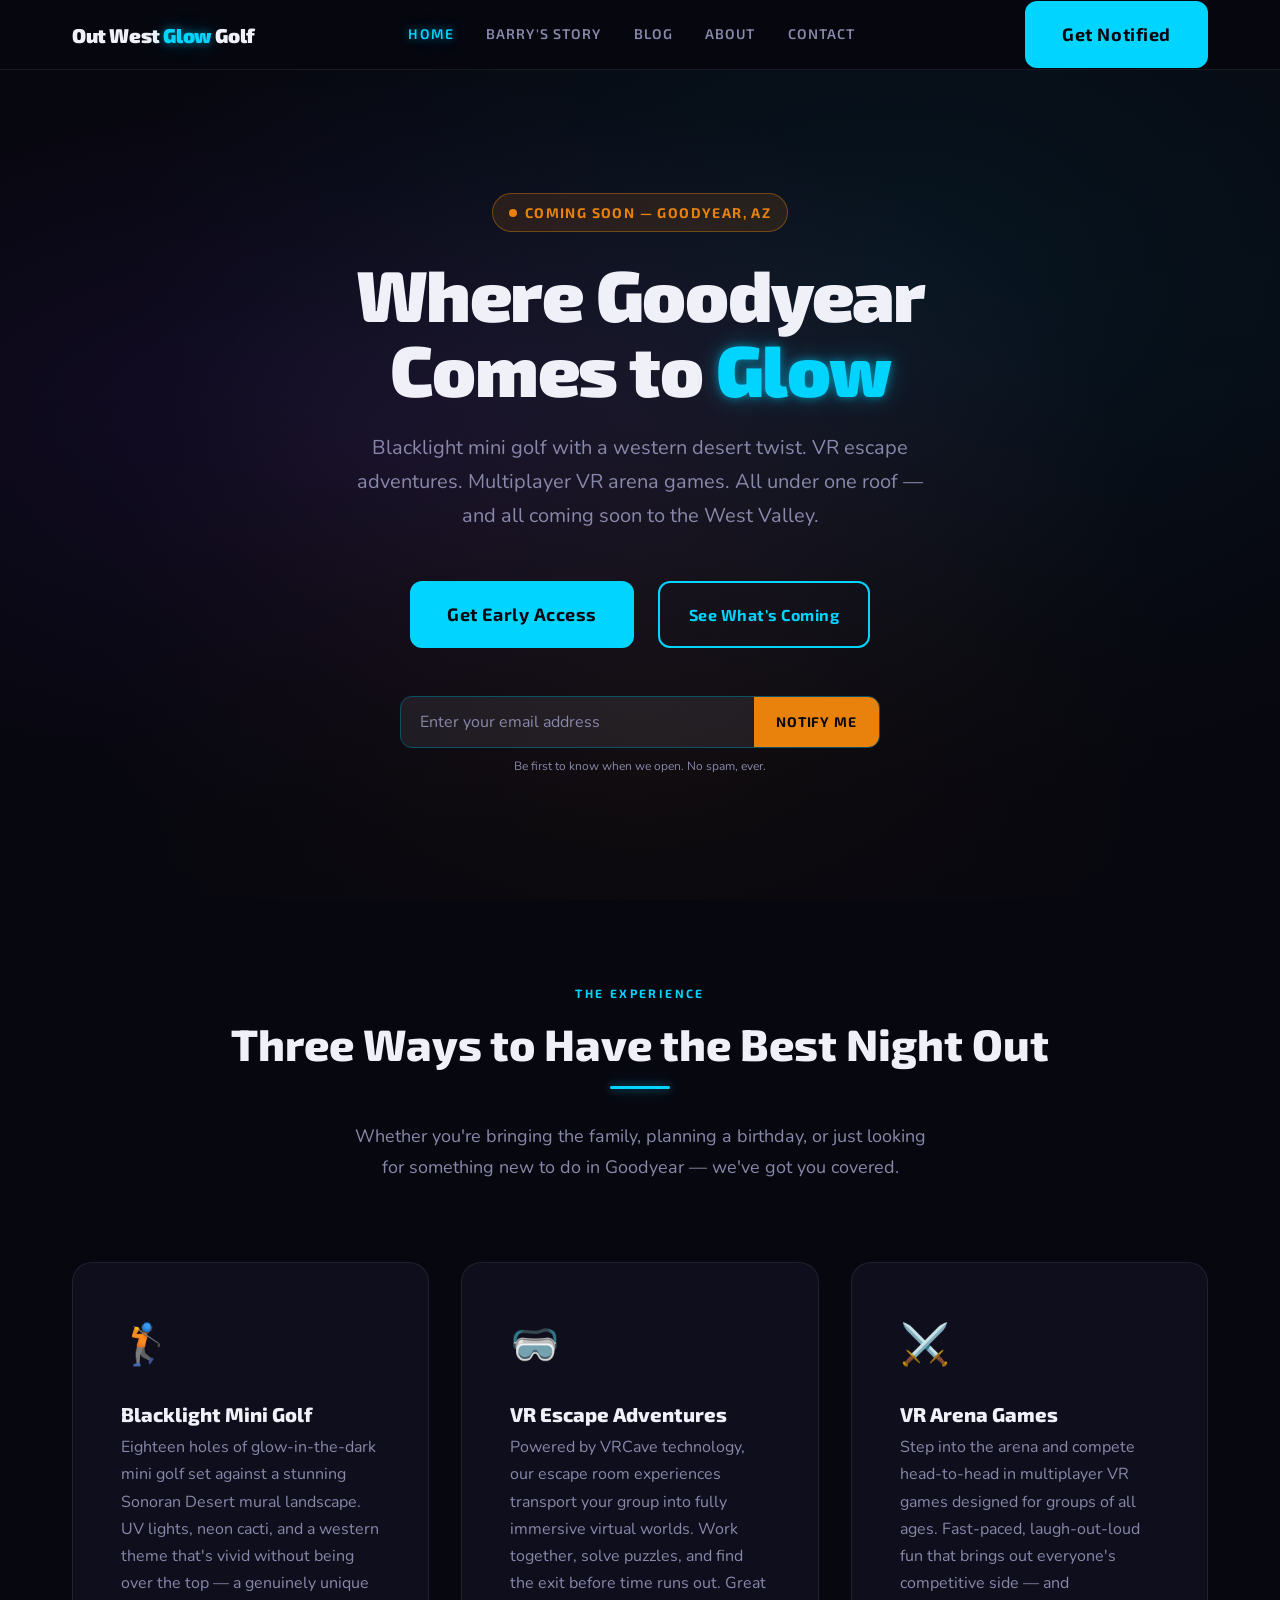
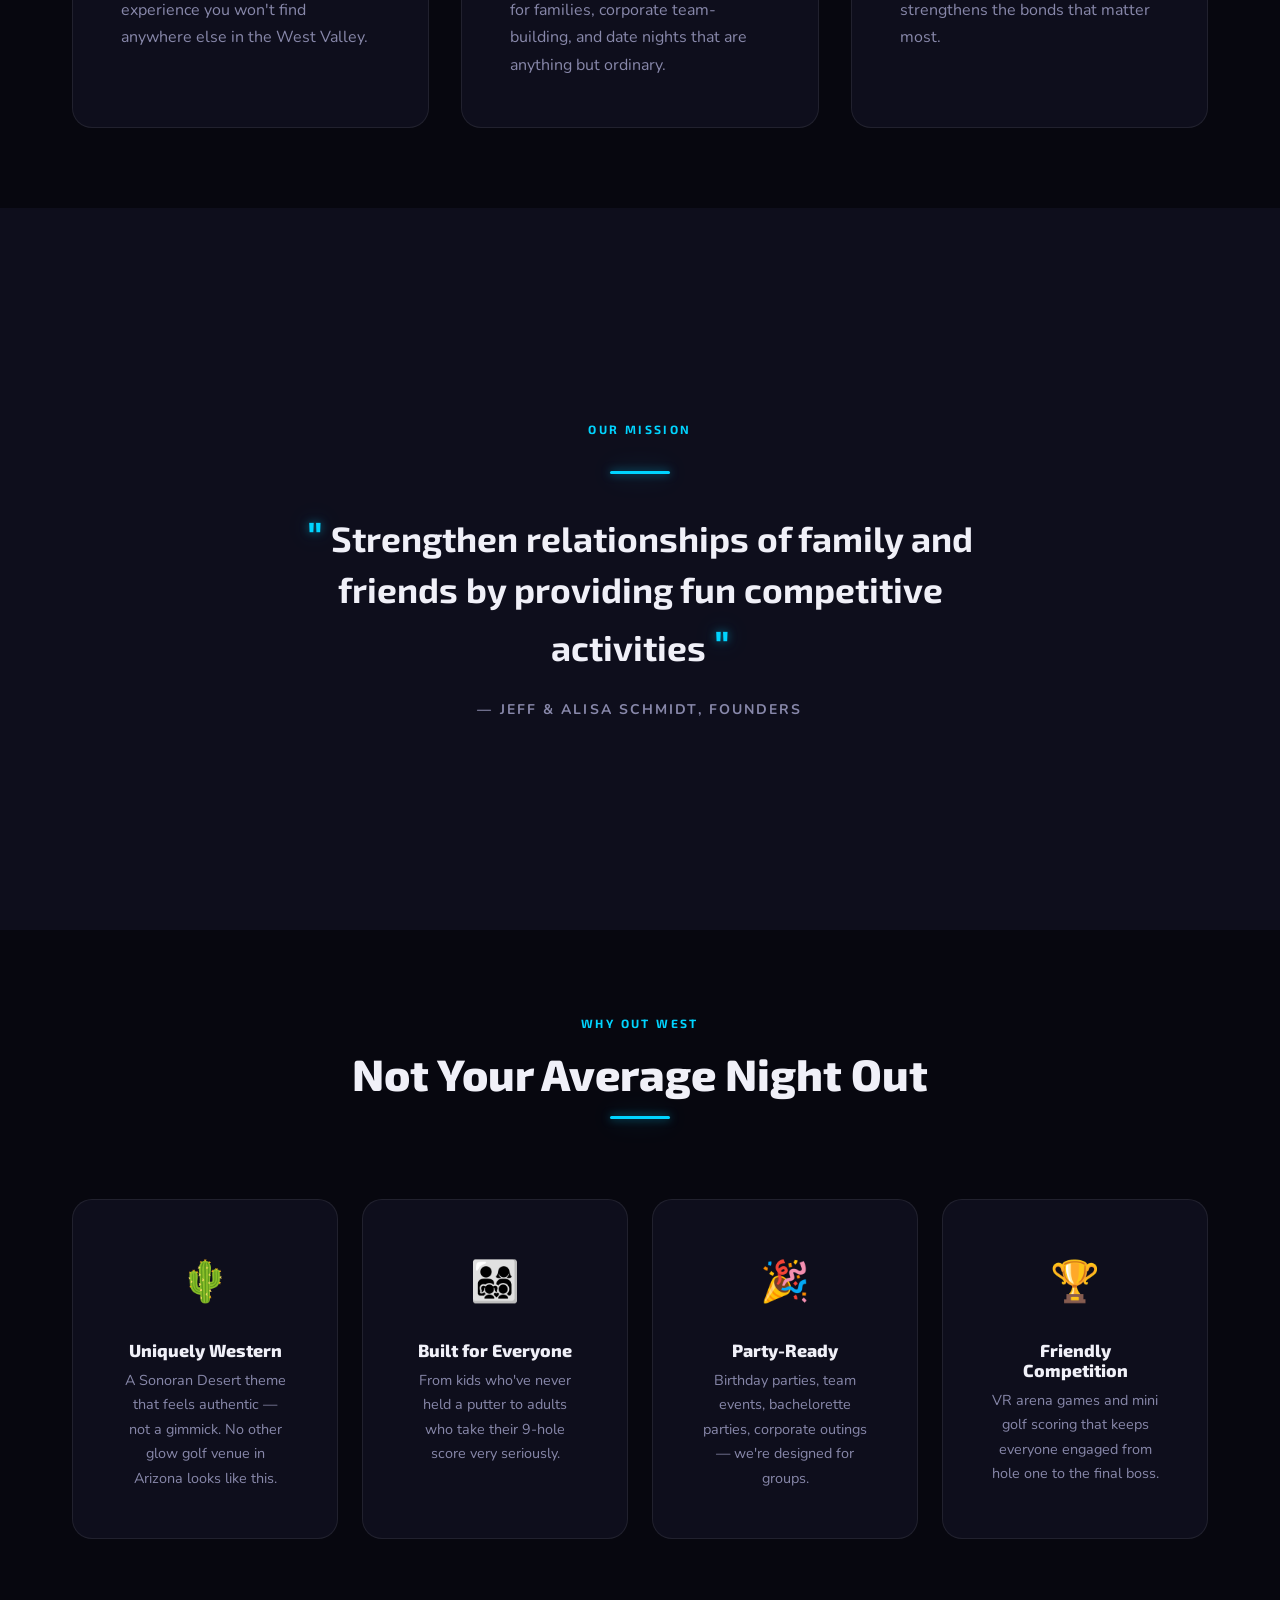
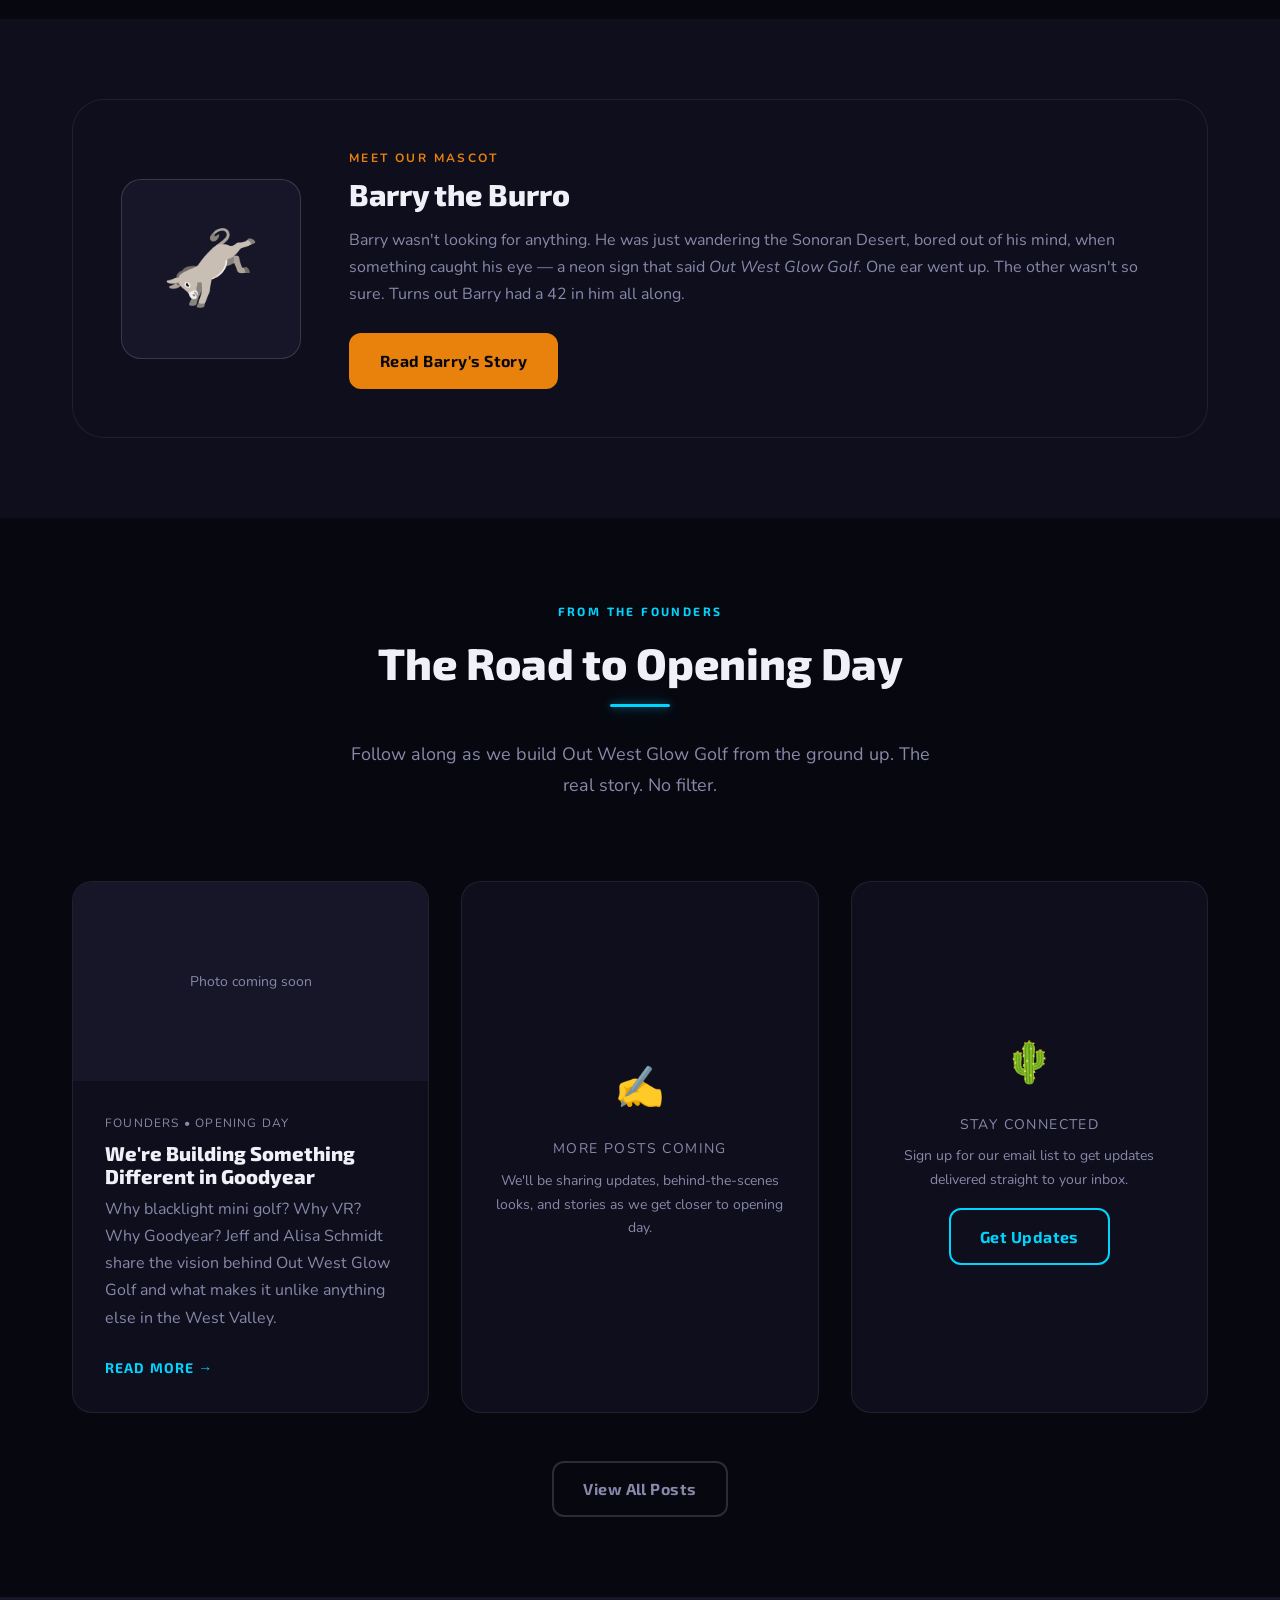
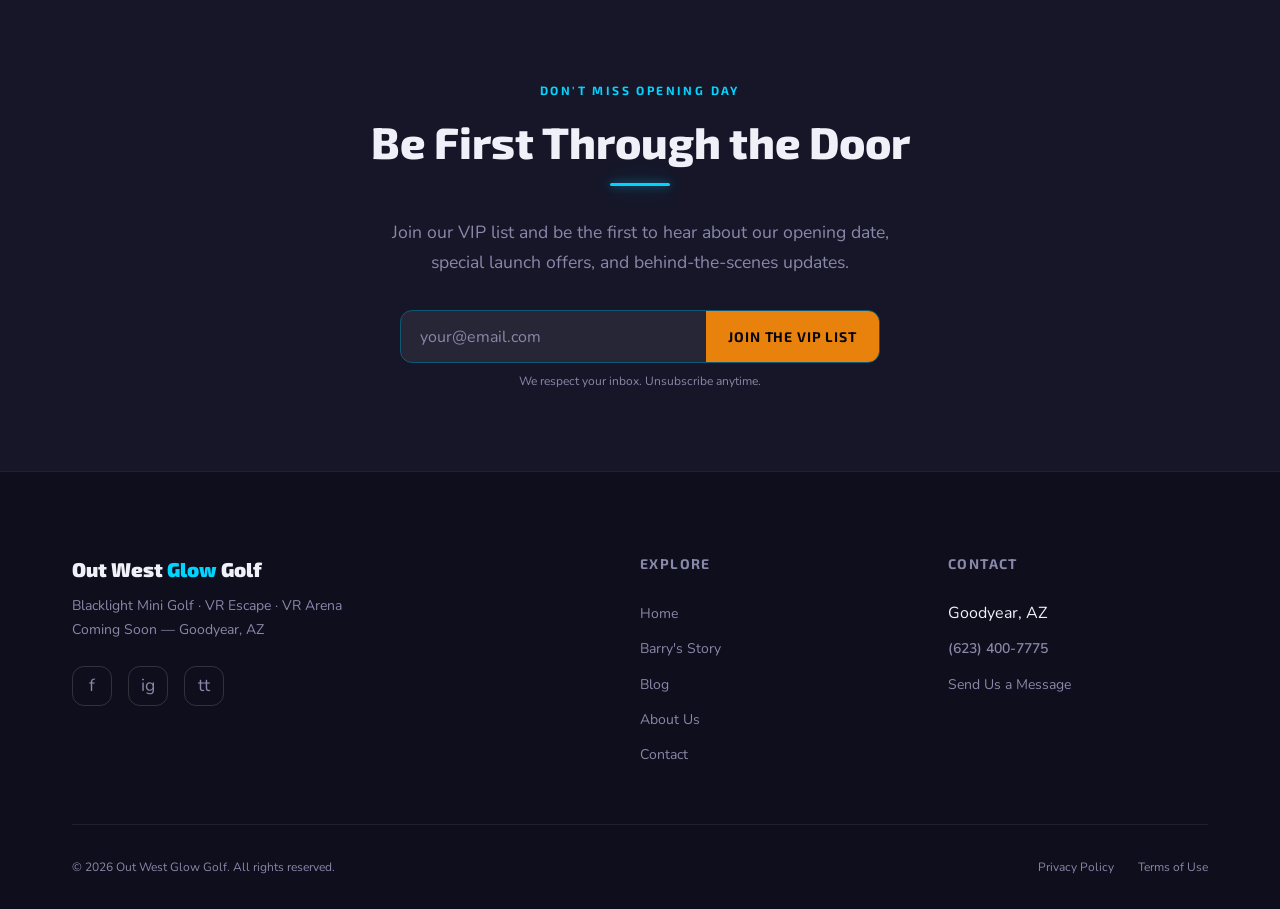
==== index.html @ bdede393 "Initial site build for Out West Glow Golf Full static site with dark blacklight theme, mobile-first " ====
<!DOCTYPE html>
<html lang="en">
<head>
  <meta charset="UTF-8" />
  <meta name="viewport" content="width=device-width, initial-scale=1.0" />

  <!-- ── SEO ──────────────────────────────────────────────────── -->
  <title>Out West Glow Golf | Blacklight Mini Golf &amp; VR Experiences | Goodyear, AZ</title>
  <meta name="description" content="Out West Glow Golf is coming to Goodyear, AZ — blacklight mini golf with a western desert theme, VR escape rooms, and multiplayer VR arena games. The perfect place for families, date nights, birthday parties, and group events." />
  <meta name="keywords" content="glow golf Goodyear AZ, blacklight mini golf Goodyear, indoor mini golf West Valley AZ, VR escape room Goodyear, family entertainment Goodyear AZ, glow in the dark mini golf near me, birthday party venue Goodyear AZ" />
  <meta name="robots" content="index, follow" />
  <link rel="canonical" href="https://www.outwestglowgolf.com/" />

  <!-- ── Open Graph / Social ──────────────────────────────────── -->
  <meta property="og:type"        content="website" />
  <meta property="og:url"         content="https://www.outwestglowgolf.com/" />
  <meta property="og:title"       content="Out West Glow Golf | Blacklight Mini Golf &amp; VR | Goodyear, AZ" />
  <meta property="og:description" content="Blacklight mini golf, VR escape adventures &amp; arena games — coming soon to Goodyear, AZ. Where fun meets the West." />
  <!-- <meta property="og:image" content="https://www.outwestglowgolf.com/images/og-image.jpg" /> -->

  <!-- ── Local Business Schema ────────────────────────────────── -->
  <script type="application/ld+json">
  {
    "@context": "https://schema.org",
    "@type": "EntertainmentBusiness",
    "name": "Out West Glow Golf",
    "description": "Blacklight mini golf with a western desert theme, VR escape rooms, and multiplayer VR arena games in Goodyear, AZ.",
    "address": {
      "@type": "PostalAddress",
      "addressLocality": "Goodyear",
      "addressRegion": "AZ",
      "addressCountry": "US"
    },
    "telephone": "+16234007775",
    "url": "https://www.outwestglowgolf.com",
    "areaServed": ["Goodyear, AZ", "Avondale, AZ", "Litchfield Park, AZ", "Buckeye, AZ", "West Valley AZ"]
  }
  </script>

  <!-- ── Styles ────────────────────────────────────────────────── -->
  <link rel="stylesheet" href="css/variables.css" />
  <link rel="stylesheet" href="css/main.css" />
  <link rel="stylesheet" href="css/animations.css" />
  <!-- <link rel="icon" href="images/favicon.ico" /> -->
</head>
<body>

  <!-- ═══════════════════════════════════════════════════════════
       NAVIGATION
       ═══════════════════════════════════════════════════════════ -->
  <nav class="nav" role="navigation" aria-label="Main navigation">
    <div class="nav__inner">
      <a href="index.html" class="nav__logo" aria-label="Out West Glow Golf Home">
        <!-- <img src="images/logo.png" alt="Out West Glow Golf Logo" class="nav__logo-img" /> -->
        <span class="nav__logo-text">Out West <span>Glow</span> Golf</span>
      </a>

      <ul class="nav__links" role="list">
        <li><a href="index.html"   class="active">Home</a></li>
        <li><a href="barry.html">Barry's Story</a></li>
        <li><a href="blog/index.html">Blog</a></li>
        <li><a href="about.html">About</a></li>
        <li><a href="contact.html">Contact</a></li>
      </ul>

      <a href="contact.html" class="btn btn--cta nav__cta">Get Notified</a>

      <button class="nav__hamburger" aria-label="Open menu" aria-expanded="false">
        <span></span><span></span><span></span>
      </button>
    </div>
  </nav>

  <!-- Mobile Menu -->
  <div class="nav__mobile" role="dialog" aria-label="Mobile navigation">
    <a href="index.html">Home</a>
    <a href="barry.html">Barry's Story</a>
    <a href="blog/index.html">Blog</a>
    <a href="about.html">About</a>
    <a href="contact.html">Contact</a>
    <a href="contact.html" class="btn btn--cta">Get Notified</a>
  </div>

  <main>

    <!-- ═══════════════════════════════════════════════════════════
         HERO — COMING SOON
         ═══════════════════════════════════════════════════════════ -->
    <section class="hero" aria-labelledby="hero-title">
      <div class="hero__bg" aria-hidden="true"></div>
      <!-- When a real hero photo is ready, add to .hero__bg in main.css:
           background-image: url('images/hero.jpg');
           background-size: cover; background-position: center; -->

      <div class="hero__content">
        <div class="coming-soon-badge" aria-label="Coming soon">Coming Soon — Goodyear, AZ</div>

        <h1 class="hero__title" id="hero-title">
          Where Goodyear<br />Comes to <span class="highlight">Glow</span>
        </h1>

        <p class="hero__subtitle">
          Blacklight mini golf with a western desert twist. VR escape adventures.
          Multiplayer VR arena games. All under one roof — and all coming soon
          to the West Valley.
        </p>

        <div class="hero__actions">
          <a href="contact.html" class="btn btn--cta">Get Early Access</a>
          <a href="#what-we-offer" class="btn btn--outline">See What's Coming</a>
        </div>

        <!-- Email Signup -->
        <form class="email-signup" aria-label="Join our mailing list">
          <input
            type="email"
            class="email-signup__input"
            placeholder="Enter your email address"
            autocomplete="email"
            aria-label="Email address"
            required
          />
          <button type="submit" class="email-signup__btn">Notify Me</button>
        </form>
        <p class="email-signup__note">Be first to know when we open. No spam, ever.</p>
      </div>
    </section>

    <!-- ═══════════════════════════════════════════════════════════
         WHAT WE OFFER
         ═══════════════════════════════════════════════════════════ -->
    <section class="section" id="what-we-offer" aria-labelledby="offers-title">
      <div class="container">
        <header class="section-header reveal">
          <p class="section-header__eyebrow">The Experience</p>
          <h2 class="section-header__title" id="offers-title">
            Three Ways to Have the Best Night Out
          </h2>
          <span class="neon-line" aria-hidden="true"></span>
          <p class="section-header__subtitle">
            Whether you're bringing the family, planning a birthday, or just
            looking for something new to do in Goodyear — we've got you covered.
          </p>
        </header>

        <div class="grid-3 reveal-group">

          <article class="card reveal">
            <span class="card__icon" aria-hidden="true">🏌️</span>
            <h3 class="card__title">Blacklight Mini Golf</h3>
            <p class="card__body">
              Eighteen holes of glow-in-the-dark mini golf set against a stunning
              Sonoran Desert mural landscape. UV lights, neon cacti, and a western
              theme that's vivid without being over the top — a genuinely unique
              experience you won't find anywhere else in the West Valley.
            </p>
          </article>

          <article class="card reveal">
            <span class="card__icon" aria-hidden="true">🥽</span>
            <h3 class="card__title">VR Escape Adventures</h3>
            <p class="card__body">
              Powered by VRCave technology, our escape room experiences transport
              your group into fully immersive virtual worlds. Work together, solve
              puzzles, and find the exit before time runs out. Great for families,
              corporate team-building, and date nights that are anything but ordinary.
            </p>
          </article>

          <article class="card reveal">
            <span class="card__icon" aria-hidden="true">⚔️</span>
            <h3 class="card__title">VR Arena Games</h3>
            <p class="card__body">
              Step into the arena and compete head-to-head in multiplayer VR games
              designed for groups of all ages. Fast-paced, laugh-out-loud fun that
              brings out everyone's competitive side — and strengthens the bonds
              that matter most.
            </p>
          </article>

        </div>
      </div>
    </section>

    <!-- ═══════════════════════════════════════════════════════════
         MISSION STATEMENT
         ═══════════════════════════════════════════════════════════ -->
    <section class="section section--dark" aria-labelledby="mission-title">
      <div class="container">
        <div class="mission reveal">
          <p class="section-header__eyebrow" id="mission-title">Our Mission</p>
          <span class="neon-line" aria-hidden="true"></span>
          <blockquote class="mission__quote">
            Strengthen relationships of family and friends by providing fun competitive activities
          </blockquote>
          <p class="mission__label">— Jeff &amp; Alisa Schmidt, Founders</p>
        </div>
      </div>
    </section>

    <!-- ═══════════════════════════════════════════════════════════
         WHY OUT WEST
         ═══════════════════════════════════════════════════════════ -->
    <section class="section" aria-labelledby="why-title">
      <div class="container">
        <header class="section-header reveal">
          <p class="section-header__eyebrow">Why Out West</p>
          <h2 class="section-header__title" id="why-title">
            Not Your Average Night Out
          </h2>
          <span class="neon-line" aria-hidden="true"></span>
        </header>

        <div class="grid-4 reveal-group">

          <div class="card reveal" style="text-align:center;">
            <span class="card__icon" aria-hidden="true">🌵</span>
            <h3 class="card__title" style="font-size:1.1rem;">Uniquely Western</h3>
            <p class="card__body" style="font-size:0.9rem;">
              A Sonoran Desert theme that feels authentic — not a gimmick. No other glow golf venue in Arizona looks like this.
            </p>
          </div>

          <div class="card reveal" style="text-align:center;">
            <span class="card__icon" aria-hidden="true">👨‍👩‍👧‍👦</span>
            <h3 class="card__title" style="font-size:1.1rem;">Built for Everyone</h3>
            <p class="card__body" style="font-size:0.9rem;">
              From kids who've never held a putter to adults who take their 9-hole score very seriously.
            </p>
          </div>

          <div class="card reveal" style="text-align:center;">
            <span class="card__icon" aria-hidden="true">🎉</span>
            <h3 class="card__title" style="font-size:1.1rem;">Party-Ready</h3>
            <p class="card__body" style="font-size:0.9rem;">
              Birthday parties, team events, bachelorette parties, corporate outings — we're designed for groups.
            </p>
          </div>

          <div class="card reveal" style="text-align:center;">
            <span class="card__icon" aria-hidden="true">🏆</span>
            <h3 class="card__title" style="font-size:1.1rem;">Friendly Competition</h3>
            <p class="card__body" style="font-size:0.9rem;">
              VR arena games and mini golf scoring that keeps everyone engaged from hole one to the final boss.
            </p>
          </div>

        </div>
      </div>
    </section>

    <!-- ═══════════════════════════════════════════════════════════
         PHOTO SLIDESHOW PLACEHOLDER
         Uncomment and add images when ready.
         ═══════════════════════════════════════════════════════════ -->
    <!--
    <section class="section section--dark">
      <div class="container">
        <header class="section-header">
          <p class="section-header__eyebrow">Inside the Glow</p>
          <h2 class="section-header__title">A Sneak Peek</h2>
          <span class="neon-line"></span>
        </header>
        <div class="slideshow">
          <div class="slideshow__track">
            <div class="slideshow__slide">
              <img src="images/gallery-1.jpg" alt="Blacklight mini golf course hole with neon desert cactus" />
            </div>
            <div class="slideshow__slide">
              <img src="images/gallery-2.jpg" alt="VR escape room players in action" />
            </div>
            <div class="slideshow__slide">
              <img src="images/gallery-3.jpg" alt="Families enjoying the glow golf experience" />
            </div>
          </div>
          <button class="slideshow__btn slideshow__btn--prev" aria-label="Previous slide">&#8592;</button>
          <button class="slideshow__btn slideshow__btn--next" aria-label="Next slide">&#8594;</button>
          <div class="slideshow__nav" role="tablist" aria-label="Slideshow navigation">
            <button class="slideshow__dot active" role="tab" aria-label="Slide 1"></button>
            <button class="slideshow__dot"        role="tab" aria-label="Slide 2"></button>
            <button class="slideshow__dot"        role="tab" aria-label="Slide 3"></button>
          </div>
        </div>
      </div>
    </section>
    -->

    <!-- ═══════════════════════════════════════════════════════════
         BARRY THE BURRO TEASER
         ═══════════════════════════════════════════════════════════ -->
    <section class="section section--dark" aria-labelledby="barry-title">
      <div class="container">
        <div class="barry-teaser reveal">
          <div class="barry-teaser__image" aria-hidden="true">
            <!-- Replace with real mascot image when available:
                 <img src="images/barry-burro.png" alt="Barry the Burro mascot" /> -->
            🫏
          </div>
          <div class="barry-teaser__content">
            <p class="barry-teaser__label">Meet Our Mascot</p>
            <h2 class="barry-teaser__title" id="barry-title">Barry the Burro</h2>
            <p class="barry-teaser__excerpt">
              Barry wasn't looking for anything. He was just wandering the Sonoran Desert,
              bored out of his mind, when something caught his eye — a neon sign that said
              <em>Out West Glow Golf</em>. One ear went up. The other wasn't so sure.
              Turns out Barry had a 42 in him all along.
            </p>
            <a href="barry.html" class="btn btn--primary">Read Barry's Story</a>
          </div>
        </div>
      </div>
    </section>

    <!-- ═══════════════════════════════════════════════════════════
         BLOG TEASER
         ═══════════════════════════════════════════════════════════ -->
    <section class="section" aria-labelledby="blog-title">
      <div class="container">
        <header class="section-header reveal">
          <p class="section-header__eyebrow">From the Founders</p>
          <h2 class="section-header__title" id="blog-title">The Road to Opening Day</h2>
          <span class="neon-line" aria-hidden="true"></span>
          <p class="section-header__subtitle">
            Follow along as we build Out West Glow Golf from the ground up.
            The real story. No filter.
          </p>
        </header>

        <div class="grid-3 reveal-group">

          <article class="blog-card reveal">
            <div class="blog-card__image">
              <!-- <img src="images/blog-1.jpg" alt="Opening blog post image" /> -->
              <span style="padding:2rem;color:var(--text-muted);font-size:0.875rem;">Photo coming soon</span>
            </div>
            <div class="blog-card__body">
              <p class="blog-card__meta">Founders • Opening Day</p>
              <h3 class="blog-card__title">
                <a href="blog/posts/welcome-to-out-west-glow-golf.html">
                  We're Building Something Different in Goodyear
                </a>
              </h3>
              <p class="blog-card__excerpt">
                Why blacklight mini golf? Why VR? Why Goodyear? Jeff and Alisa Schmidt
                share the vision behind Out West Glow Golf and what makes it unlike
                anything else in the West Valley.
              </p>
              <a href="blog/posts/welcome-to-out-west-glow-golf.html" class="blog-card__read-more">Read More →</a>
            </div>
          </article>

          <article class="blog-card reveal" style="display:flex;flex-direction:column;align-items:center;justify-content:center;min-height:300px;text-align:center;padding:2rem;">
            <span style="font-size:2.5rem;margin-bottom:1rem;" aria-hidden="true">✍️</span>
            <p style="color:var(--text-muted);margin-bottom:0.5rem;font-size:0.875rem;text-transform:uppercase;letter-spacing:0.1em;">More posts coming</p>
            <p style="color:var(--text-muted);font-size:0.875rem;">We'll be sharing updates, behind-the-scenes looks, and stories as we get closer to opening day.</p>
          </article>

          <article class="blog-card reveal" style="display:flex;flex-direction:column;align-items:center;justify-content:center;min-height:300px;text-align:center;padding:2rem;">
            <span style="font-size:2.5rem;margin-bottom:1rem;" aria-hidden="true">🌵</span>
            <p style="color:var(--text-muted);margin-bottom:0.5rem;font-size:0.875rem;text-transform:uppercase;letter-spacing:0.1em;">Stay connected</p>
            <p style="color:var(--text-muted);font-size:0.875rem;">Sign up for our email list to get updates delivered straight to your inbox.</p>
            <a href="contact.html" class="btn btn--outline mt-md" style="margin-top:1rem;">Get Updates</a>
          </article>

        </div>

        <div class="text-center mt-xl">
          <a href="blog/index.html" class="btn btn--ghost">View All Posts</a>
        </div>
      </div>
    </section>

    <!-- ═══════════════════════════════════════════════════════════
         BOTTOM CTA
         ═══════════════════════════════════════════════════════════ -->
    <section class="section section--accent" aria-labelledby="cta-title">
      <div class="container text-center">
        <div class="reveal">
          <p class="section-header__eyebrow">Don't Miss Opening Day</p>
          <h2 class="section-header__title" id="cta-title" style="margin-bottom:1rem;">
            Be First Through the Door
          </h2>
          <span class="neon-line" aria-hidden="true"></span>
          <p style="color:var(--text-muted);margin-bottom:2rem;font-size:1.1rem;max-width:500px;margin-inline:auto;">
            Join our VIP list and be the first to hear about our opening date,
            special launch offers, and behind-the-scenes updates.
          </p>
          <form class="email-signup" style="margin-bottom:0.5rem;" aria-label="VIP mailing list signup">
            <input
              type="email"
              class="email-signup__input"
              placeholder="your@email.com"
              autocomplete="email"
              aria-label="Email address"
              required
            />
            <button type="submit" class="email-signup__btn">Join the VIP List</button>
          </form>
          <p class="email-signup__note">We respect your inbox. Unsubscribe anytime.</p>
        </div>
      </div>
    </section>

  </main>

  <!-- ═══════════════════════════════════════════════════════════
       FOOTER
       ═══════════════════════════════════════════════════════════ -->
  <footer class="footer" role="contentinfo">
    <div class="container">
      <div class="footer__grid">

        <div>
          <p class="footer__brand-name">Out West <span>Glow</span> Golf</p>
          <p class="footer__tagline">
            Blacklight Mini Golf · VR Escape · VR Arena<br />
            Coming Soon — Goodyear, AZ
          </p>
          <!-- Social links — add real URLs when accounts are created -->
          <div class="footer__social" aria-label="Social media links">
            <a href="#" aria-label="Follow us on Facebook" rel="noopener">f</a>
            <a href="#" aria-label="Follow us on Instagram" rel="noopener">ig</a>
            <a href="#" aria-label="Follow us on TikTok" rel="noopener">tt</a>
          </div>
        </div>

        <div>
          <p class="footer__col-title">Explore</p>
          <ul class="footer__links" role="list">
            <li><a href="index.html">Home</a></li>
            <li><a href="barry.html">Barry's Story</a></li>
            <li><a href="blog/index.html">Blog</a></li>
            <li><a href="about.html">About Us</a></li>
            <li><a href="contact.html">Contact</a></li>
          </ul>
        </div>

        <div>
          <p class="footer__col-title">Contact</p>
          <ul class="footer__links" role="list">
            <li>Goodyear, AZ</li>
            <li>
              <!-- Phone number is encoded — decoded by js/main.js to prevent scraping -->
              <a href="#" class="phone-link" data-p="NjIzLTQwMC03Nzc1" aria-label="Call Out West Glow Golf">Loading...</a>
            </li>
            <li><a href="contact.html">Send Us a Message</a></li>
          </ul>
        </div>

      </div>

      <div class="footer__bottom">
        <p class="footer__copy">
          &copy; <span id="year"></span> Out West Glow Golf. All rights reserved.
        </p>
        <nav class="footer__legal" aria-label="Legal links">
          <a href="#">Privacy Policy</a>
          <a href="#">Terms of Use</a>
        </nav>
      </div>
    </div>
  </footer>

  <script src="js/main.js"></script>
  <script>document.getElementById('year').textContent = new Date().getFullYear();</script>
</body>
</html>
---- css/variables.css ----
/*
 * =============================================================
 *  OUT WEST GLOW GOLF — COLOR SCHEME & DESIGN TOKENS
 *  ─────────────────────────────────────────────────────────────
 *  TO RETHEME THE ENTIRE SITE: edit ONLY this file.
 *  Every color, glow, and font in the site references these
 *  CSS custom properties.
 *
 *  CURRENT STATUS: PLACEHOLDER COLORS — NOT FINAL
 *  Replace the values below once the official palette is chosen.
 * =============================================================
 */

:root {

  /* ─────────────────────────────────────────────
     BACKGROUNDS
     Dark theme required for blacklight/glow look
     ───────────────────────────────────────────── */
  --bg-base:        #07070f;   /* Page background — deepest dark */
  --bg-surface:     #0e0e1c;   /* Card / section background */
  --bg-elevated:    #161628;   /* Hover states, dropdowns */
  --bg-overlay:     rgba(7, 7, 15, 0.88); /* Hero overlays, modals */

  /* ─────────────────────────────────────────────
     BRAND COLORS — PLACEHOLDER — NOT FINAL
     Suggested starting point: desert sunset palette
     Options to explore:
       • Turquoise + Terracotta (Southwest traditional)
       • Electric Blue + Warm Gold (premium blacklight)
       • Neon Green + Deep Purple (classic glow golf)
     ───────────────────────────────────────────── */
  --brand-primary:    #e8820c;   /* PLACEHOLDER: warm amber / desert orange */
  --brand-secondary:  #7c3aed;   /* PLACEHOLDER: deep UV purple */
  --brand-accent:     #00d4ff;   /* PLACEHOLDER: neon cyan / blacklight glow */
  --brand-highlight:  #ff4f8b;   /* PLACEHOLDER: hot pink pop accent */

  /* ─────────────────────────────────────────────
     GLOW / NEON EFFECTS
     Shadow values for text-shadow and box-shadow
     ───────────────────────────────────────────── */
  --glow-primary:   0 0 8px rgba(232, 130, 12, 0.5),
                    0 0 24px rgba(232, 130, 12, 0.3);
  --glow-secondary: 0 0 8px rgba(124, 58, 237, 0.5),
                    0 0 24px rgba(124, 58, 237, 0.3);
  --glow-accent:    0 0 8px rgba(0, 212, 255, 0.5),
                    0 0 24px rgba(0, 212, 255, 0.3);
  --glow-white:     0 0 8px rgba(255, 255, 255, 0.4),
                    0 0 20px rgba(255, 255, 255, 0.2);

  /* ─────────────────────────────────────────────
     TEXT
     ───────────────────────────────────────────── */
  --text-primary:   #f0f0f8;   /* Main body text */
  --text-muted:     #8888aa;   /* Secondary / helper text */
  --text-faint:     #44445a;   /* Dividers, placeholders */
  --text-inverse:   #07070f;   /* Text on light/colored backgrounds */
  --text-link:      var(--brand-accent);

  /* ─────────────────────────────────────────────
     BUTTONS
     ───────────────────────────────────────────── */
  --btn-primary-bg:    var(--brand-primary);
  --btn-primary-text:  var(--text-inverse);
  --btn-primary-hover: #ff9a20;   /* Lighter on hover */

  --btn-secondary-bg:    transparent;
  --btn-secondary-border: var(--brand-accent);
  --btn-secondary-text:   var(--brand-accent);
  --btn-secondary-hover-bg: rgba(0, 212, 255, 0.12);

  --btn-cta-bg:    var(--brand-accent);
  --btn-cta-text:  var(--text-inverse);
  --btn-cta-hover: #33dcff;

  /* ─────────────────────────────────────────────
     UI ELEMENTS
     ───────────────────────────────────────────── */
  --border-subtle:  rgba(255, 255, 255, 0.08);
  --border-visible: rgba(255, 255, 255, 0.15);
  --border-accent:  rgba(0, 212, 255, 0.35);

  --radius-sm:  6px;
  --radius-md:  12px;
  --radius-lg:  20px;
  --radius-xl:  32px;

  /* ─────────────────────────────────────────────
     TYPOGRAPHY
     ───────────────────────────────────────────── */
  --font-display: 'Exo 2', 'Arial Black', sans-serif;  /* Headlines */
  --font-body:    'Nunito', 'Segoe UI', sans-serif;     /* Body text */
  --font-mono:    'Courier New', monospace;

  --text-xs:   0.75rem;   /*  12px */
  --text-sm:   0.875rem;  /*  14px */
  --text-base: 1rem;      /*  16px */
  --text-lg:   1.125rem;  /*  18px */
  --text-xl:   1.25rem;   /*  20px */
  --text-2xl:  1.5rem;    /*  24px */
  --text-3xl:  1.875rem;  /*  30px */
  --text-4xl:  2.25rem;   /*  36px */
  --text-5xl:  3rem;      /*  48px */
  --text-6xl:  3.75rem;   /*  60px */

  /* ─────────────────────────────────────────────
     SPACING
     ───────────────────────────────────────────── */
  --space-xs:  0.5rem;
  --space-sm:  1rem;
  --space-md:  1.5rem;
  --space-lg:  2rem;
  --space-xl:  3rem;
  --space-2xl: 5rem;
  --space-3xl: 8rem;

  --section-py: var(--space-2xl);  /* Vertical padding for page sections */
  --max-width:  1200px;
  --content-width: 780px;

  /* ─────────────────────────────────────────────
     TRANSITIONS
     ───────────────────────────────────────────── */
  --transition-fast:   150ms ease;
  --transition-base:   250ms ease;
  --transition-slow:   400ms ease;

  /* ─────────────────────────────────────────────
     NAV
     ───────────────────────────────────────────── */
  --nav-height: 70px;
  --nav-bg:     rgba(7, 7, 15, 0.95);
  --nav-border: var(--border-subtle);

}
---- css/main.css ----
/* ============================================================
 *  OUT WEST GLOW GOLF — MAIN STYLESHEET
 *  All color values come from variables.css — do not hardcode
 *  colors here. To retheme the site, edit variables.css only.
 * ============================================================ */

@import url('https://fonts.googleapis.com/css2?family=Exo+2:wght@400;600;700;800;900&family=Nunito:wght@400;500;600;700&display=swap');
@import url('variables.css');

/* ─────────────────────────────────────────────────────────────
   RESET & BASE
   ───────────────────────────────────────────────────────────── */
*, *::before, *::after {
  box-sizing: border-box;
  margin: 0;
  padding: 0;
}

html {
  scroll-behavior: smooth;
  font-size: 16px;
}

body {
  font-family: var(--font-body);
  font-size: var(--text-base);
  color: var(--text-primary);
  background-color: var(--bg-base);
  line-height: 1.7;
  overflow-x: hidden;
}

img {
  max-width: 100%;
  height: auto;
  display: block;
}

a {
  color: var(--text-link);
  text-decoration: none;
  transition: color var(--transition-fast);
}

a:hover {
  color: var(--brand-accent);
}

ul {
  list-style: none;
}

/* ─────────────────────────────────────────────────────────────
   TYPOGRAPHY HELPERS
   ───────────────────────────────────────────────────────────── */
h1, h2, h3, h4, h5, h6 {
  font-family: var(--font-display);
  font-weight: 800;
  line-height: 1.15;
  color: var(--text-primary);
}

.glow-text {
  color: var(--brand-accent);
  text-shadow: var(--glow-accent);
}

.glow-primary {
  color: var(--brand-primary);
  text-shadow: var(--glow-primary);
}

.text-muted {
  color: var(--text-muted);
}

.text-center { text-align: center; }
.text-left   { text-align: left;   }

/* ─────────────────────────────────────────────────────────────
   LAYOUT
   ───────────────────────────────────────────────────────────── */
.container {
  width: 100%;
  max-width: var(--max-width);
  margin-inline: auto;
  padding-inline: var(--space-lg);
}

.container--narrow {
  max-width: var(--content-width);
  margin-inline: auto;
  padding-inline: var(--space-lg);
}

.section {
  padding-block: var(--section-py);
}

.section--dark {
  background-color: var(--bg-surface);
}

.section--accent {
  background-color: var(--bg-elevated);
}

/* Grid helpers */
.grid-2 {
  display: grid;
  grid-template-columns: repeat(auto-fit, minmax(280px, 1fr));
  gap: var(--space-lg);
}

.grid-3 {
  display: grid;
  grid-template-columns: repeat(auto-fit, minmax(240px, 1fr));
  gap: var(--space-lg);
}

.grid-4 {
  display: grid;
  grid-template-columns: repeat(auto-fit, minmax(200px, 1fr));
  gap: var(--space-md);
}

/* ─────────────────────────────────────────────────────────────
   BUTTONS
   ───────────────────────────────────────────────────────────── */
.btn {
  display: inline-flex;
  align-items: center;
  gap: 0.5rem;
  font-family: var(--font-display);
  font-weight: 700;
  font-size: var(--text-base);
  padding: 0.8rem 1.8rem;
  border-radius: var(--radius-md);
  border: 2px solid transparent;
  cursor: pointer;
  transition: all var(--transition-base);
  text-decoration: none;
  white-space: nowrap;
  letter-spacing: 0.03em;
}

.btn--primary {
  background-color: var(--btn-primary-bg);
  color: var(--btn-primary-text);
  border-color: var(--btn-primary-bg);
}

.btn--primary:hover {
  background-color: var(--btn-primary-hover);
  border-color: var(--btn-primary-hover);
  color: var(--btn-primary-text);
  box-shadow: var(--glow-primary);
  transform: translateY(-2px);
}

.btn--cta {
  background-color: var(--btn-cta-bg);
  color: var(--btn-cta-text);
  border-color: var(--btn-cta-bg);
  font-size: var(--text-lg);
  padding: 1rem 2.2rem;
}

.btn--cta:hover {
  background-color: var(--btn-cta-hover);
  border-color: var(--btn-cta-hover);
  color: var(--btn-cta-text);
  box-shadow: var(--glow-accent);
  transform: translateY(-2px);
}

.btn--outline {
  background-color: var(--btn-secondary-bg);
  color: var(--btn-secondary-text);
  border-color: var(--btn-secondary-border);
}

.btn--outline:hover {
  background-color: var(--btn-secondary-hover-bg);
  color: var(--btn-secondary-text);
  box-shadow: var(--glow-accent);
  transform: translateY(-2px);
}

.btn--ghost {
  background: transparent;
  color: var(--text-muted);
  border-color: var(--border-visible);
}

.btn--ghost:hover {
  color: var(--text-primary);
  border-color: var(--brand-accent);
}

/* ─────────────────────────────────────────────────────────────
   NAVIGATION
   ───────────────────────────────────────────────────────────── */
.nav {
  position: fixed;
  top: 0;
  left: 0;
  right: 0;
  z-index: 1000;
  height: var(--nav-height);
  background-color: var(--nav-bg);
  border-bottom: 1px solid var(--nav-border);
  backdrop-filter: blur(12px);
  -webkit-backdrop-filter: blur(12px);
  transition: background-color var(--transition-base),
              border-color var(--transition-base);
}

.nav.scrolled {
  background-color: rgba(7, 7, 15, 0.98);
  border-bottom-color: var(--border-accent);
}

.nav__inner {
  display: flex;
  align-items: center;
  justify-content: space-between;
  height: 100%;
  max-width: var(--max-width);
  margin-inline: auto;
  padding-inline: var(--space-lg);
}

.nav__logo {
  display: flex;
  align-items: center;
  gap: 0.75rem;
  font-family: var(--font-display);
  font-weight: 900;
  font-size: var(--text-xl);
  color: var(--text-primary);
  text-decoration: none;
  letter-spacing: -0.02em;
}

.nav__logo-img {
  height: 44px;
  width: auto;
}

.nav__logo-text span {
  color: var(--brand-accent);
  text-shadow: var(--glow-accent);
}

.nav__links {
  display: flex;
  align-items: center;
  gap: var(--space-lg);
}

.nav__links a {
  font-family: var(--font-display);
  font-weight: 600;
  font-size: var(--text-sm);
  color: var(--text-muted);
  text-transform: uppercase;
  letter-spacing: 0.08em;
  transition: color var(--transition-fast);
}

.nav__links a:hover,
.nav__links a.active {
  color: var(--brand-accent);
  text-shadow: var(--glow-accent);
}

.nav__cta {
  margin-left: var(--space-sm);
}

/* Hamburger */
.nav__hamburger {
  display: none;
  flex-direction: column;
  justify-content: space-between;
  width: 28px;
  height: 20px;
  cursor: pointer;
  background: none;
  border: none;
  padding: 0;
}

.nav__hamburger span {
  display: block;
  width: 100%;
  height: 2px;
  background-color: var(--text-primary);
  border-radius: 2px;
  transition: all var(--transition-base);
}

.nav__hamburger.open span:nth-child(1) {
  transform: translateY(9px) rotate(45deg);
}
.nav__hamburger.open span:nth-child(2) {
  opacity: 0;
}
.nav__hamburger.open span:nth-child(3) {
  transform: translateY(-9px) rotate(-45deg);
}

/* Mobile menu */
.nav__mobile {
  display: none;
  position: fixed;
  top: var(--nav-height);
  left: 0;
  right: 0;
  background-color: rgba(7, 7, 15, 0.98);
  backdrop-filter: blur(12px);
  border-bottom: 1px solid var(--border-accent);
  padding: var(--space-lg);
  z-index: 999;
}

.nav__mobile.open {
  display: block;
}

.nav__mobile a {
  display: block;
  font-family: var(--font-display);
  font-weight: 700;
  font-size: var(--text-xl);
  color: var(--text-primary);
  padding: 0.75rem 0;
  border-bottom: 1px solid var(--border-subtle);
  transition: color var(--transition-fast);
}

.nav__mobile a:last-child {
  border-bottom: none;
}

.nav__mobile a:hover {
  color: var(--brand-accent);
}

.nav__mobile .btn {
  width: 100%;
  justify-content: center;
  margin-top: var(--space-md);
}

/* ─────────────────────────────────────────────────────────────
   HERO — HOME PAGE
   ───────────────────────────────────────────────────────────── */
.hero {
  position: relative;
  min-height: 100vh;
  display: flex;
  align-items: center;
  justify-content: center;
  text-align: center;
  padding-top: var(--nav-height);
  overflow: hidden;
}

/* Hero background — replaced with real photo when available */
.hero__bg {
  position: absolute;
  inset: 0;
  background:
    linear-gradient(
      to bottom,
      rgba(7, 7, 15, 0.6) 0%,
      rgba(7, 7, 15, 0.5) 40%,
      rgba(7, 7, 15, 0.85) 100%
    ),
    /* Placeholder gradient — replace with background-image: url('../images/hero.jpg') */
    radial-gradient(ellipse at 30% 50%, rgba(124, 58, 237, 0.25) 0%, transparent 60%),
    radial-gradient(ellipse at 70% 30%, rgba(0, 212, 255, 0.15) 0%, transparent 60%),
    radial-gradient(ellipse at 50% 80%, rgba(232, 130, 12, 0.2) 0%, transparent 60%),
    #07070f;
  z-index: 0;
}

/* When real hero image is ready, replace the radial-gradient lines above with:
   background-image: url('../images/hero.jpg');
   background-size: cover;
   background-position: center;
*/

.hero__content {
  position: relative;
  z-index: 1;
  padding: var(--space-xl) var(--space-lg);
  max-width: 860px;
}

.hero__eyebrow {
  display: inline-block;
  font-family: var(--font-display);
  font-size: var(--text-sm);
  font-weight: 700;
  letter-spacing: 0.2em;
  text-transform: uppercase;
  color: var(--brand-accent);
  text-shadow: var(--glow-accent);
  margin-bottom: var(--space-md);
  border: 1px solid var(--border-accent);
  padding: 0.35rem 1rem;
  border-radius: var(--radius-xl);
  background: rgba(0, 212, 255, 0.08);
}

.hero__title {
  font-size: clamp(2.5rem, 7vw, 4.5rem);
  font-weight: 900;
  line-height: 1.05;
  margin-bottom: var(--space-md);
  letter-spacing: -0.02em;
}

.hero__title .highlight {
  color: var(--brand-accent);
  text-shadow: var(--glow-accent);
}

.hero__subtitle {
  font-size: clamp(1rem, 2.5vw, 1.25rem);
  color: var(--text-muted);
  max-width: 600px;
  margin-inline: auto;
  margin-bottom: var(--space-xl);
}

.hero__actions {
  display: flex;
  gap: var(--space-md);
  justify-content: center;
  flex-wrap: wrap;
  margin-bottom: var(--space-xl);
}

/* Coming soon badge */
.coming-soon-badge {
  display: inline-flex;
  align-items: center;
  gap: 0.5rem;
  background: rgba(232, 130, 12, 0.12);
  border: 1px solid rgba(232, 130, 12, 0.4);
  color: var(--brand-primary);
  font-family: var(--font-display);
  font-size: var(--text-sm);
  font-weight: 700;
  letter-spacing: 0.1em;
  text-transform: uppercase;
  padding: 0.4rem 1rem;
  border-radius: var(--radius-xl);
  margin-bottom: var(--space-md);
}

.coming-soon-badge::before {
  content: '';
  width: 8px;
  height: 8px;
  background: var(--brand-primary);
  border-radius: 50%;
  animation: pulse 2s infinite;
}

@keyframes pulse {
  0%, 100% { opacity: 1; box-shadow: 0 0 0 0 rgba(232, 130, 12, 0.6); }
  50%       { opacity: 0.7; box-shadow: 0 0 0 6px rgba(232, 130, 12, 0); }
}

/* ─────────────────────────────────────────────────────────────
   EMAIL SIGNUP FORM (Hero / CTA sections)
   ───────────────────────────────────────────────────────────── */
.email-signup {
  display: flex;
  gap: 0;
  max-width: 480px;
  margin-inline: auto;
  border-radius: var(--radius-md);
  overflow: hidden;
  border: 1px solid var(--border-accent);
}

.email-signup__input {
  flex: 1;
  background: rgba(255, 255, 255, 0.07);
  border: none;
  padding: 0.9rem 1.2rem;
  color: var(--text-primary);
  font-family: var(--font-body);
  font-size: var(--text-base);
  outline: none;
}

.email-signup__input::placeholder {
  color: var(--text-muted);
}

.email-signup__btn {
  background: var(--brand-primary);
  color: var(--text-inverse);
  border: none;
  padding: 0.9rem 1.4rem;
  font-family: var(--font-display);
  font-weight: 700;
  font-size: var(--text-sm);
  text-transform: uppercase;
  letter-spacing: 0.06em;
  cursor: pointer;
  transition: background-color var(--transition-fast);
  white-space: nowrap;
}

.email-signup__btn:hover {
  background-color: var(--btn-primary-hover);
}

.email-signup__note {
  font-size: var(--text-xs);
  color: var(--text-muted);
  margin-top: 0.5rem;
  text-align: center;
}

/* ─────────────────────────────────────────────────────────────
   SECTION HEADERS
   ───────────────────────────────────────────────────────────── */
.section-header {
  text-align: center;
  margin-bottom: var(--space-2xl);
}

.section-header__eyebrow {
  display: inline-block;
  font-family: var(--font-display);
  font-size: var(--text-xs);
  font-weight: 700;
  letter-spacing: 0.2em;
  text-transform: uppercase;
  color: var(--brand-accent);
  margin-bottom: var(--space-sm);
}

.section-header__title {
  font-size: clamp(1.75rem, 4vw, 2.75rem);
  margin-bottom: var(--space-sm);
}

.section-header__subtitle {
  font-size: var(--text-lg);
  color: var(--text-muted);
  max-width: 580px;
  margin-inline: auto;
}

/* ─────────────────────────────────────────────────────────────
   ATTRACTION CARDS
   ───────────────────────────────────────────────────────────── */
.card {
  background: var(--bg-surface);
  border: 1px solid var(--border-subtle);
  border-radius: var(--radius-lg);
  padding: var(--space-xl);
  transition: border-color var(--transition-base),
              transform var(--transition-base),
              box-shadow var(--transition-base);
}

.card:hover {
  border-color: var(--border-accent);
  transform: translateY(-4px);
  box-shadow: 0 12px 40px rgba(0, 0, 0, 0.4),
              0 0 20px rgba(0, 212, 255, 0.08);
}

.card__icon {
  font-size: 2.5rem;
  margin-bottom: var(--space-md);
  display: block;
}

.card__title {
  font-size: var(--text-xl);
  margin-bottom: var(--space-xs);
}

.card__body {
  color: var(--text-muted);
  font-size: var(--text-base);
}

/* ─────────────────────────────────────────────────────────────
   IMAGE SLIDESHOW (ready for photos — currently hidden)
   Uncomment .slideshow display in main content when images exist
   ───────────────────────────────────────────────────────────── */
.slideshow {
  position: relative;
  overflow: hidden;
  border-radius: var(--radius-lg);
  aspect-ratio: 16 / 7;
  background: var(--bg-elevated);
  /* display: none; -- remove this when images are ready */
}

.slideshow__track {
  display: flex;
  height: 100%;
  transition: transform var(--transition-slow);
}

.slideshow__slide {
  flex: 0 0 100%;
  position: relative;
  overflow: hidden;
}

.slideshow__slide img {
  width: 100%;
  height: 100%;
  object-fit: cover;
}

.slideshow__nav {
  position: absolute;
  bottom: var(--space-md);
  left: 50%;
  transform: translateX(-50%);
  display: flex;
  gap: 0.5rem;
  z-index: 2;
}

.slideshow__dot {
  width: 10px;
  height: 10px;
  border-radius: 50%;
  background: rgba(255, 255, 255, 0.4);
  border: none;
  cursor: pointer;
  transition: background-color var(--transition-fast),
              transform var(--transition-fast);
}

.slideshow__dot.active,
.slideshow__dot:hover {
  background: var(--brand-accent);
  transform: scale(1.3);
}

.slideshow__btn {
  position: absolute;
  top: 50%;
  transform: translateY(-50%);
  background: rgba(7, 7, 15, 0.7);
  border: 1px solid var(--border-visible);
  color: var(--text-primary);
  font-size: 1.25rem;
  width: 44px;
  height: 44px;
  border-radius: 50%;
  cursor: pointer;
  display: flex;
  align-items: center;
  justify-content: center;
  transition: all var(--transition-fast);
  z-index: 2;
}

.slideshow__btn:hover {
  background: var(--brand-accent);
  color: var(--text-inverse);
  border-color: var(--brand-accent);
}

.slideshow__btn--prev { left: var(--space-md); }
.slideshow__btn--next { right: var(--space-md); }

/* ─────────────────────────────────────────────────────────────
   MISSION STATEMENT
   ───────────────────────────────────────────────────────────── */
.mission {
  text-align: center;
  padding-block: var(--space-3xl);
}

.mission__quote {
  font-family: var(--font-display);
  font-size: clamp(1.4rem, 3.5vw, 2.2rem);
  font-weight: 700;
  color: var(--text-primary);
  max-width: 720px;
  margin-inline: auto;
  line-height: 1.4;
  position: relative;
}

.mission__quote::before,
.mission__quote::after {
  content: '"';
  color: var(--brand-accent);
  text-shadow: var(--glow-accent);
  font-size: 1.2em;
}

.mission__label {
  margin-top: var(--space-md);
  font-size: var(--text-sm);
  font-weight: 700;
  text-transform: uppercase;
  letter-spacing: 0.15em;
  color: var(--text-muted);
}

/* ─────────────────────────────────────────────────────────────
   BARRY THE BURRO TEASER
   ───────────────────────────────────────────────────────────── */
.barry-teaser {
  display: flex;
  align-items: center;
  gap: var(--space-xl);
  background: var(--bg-surface);
  border: 1px solid var(--border-subtle);
  border-radius: var(--radius-xl);
  padding: var(--space-xl);
  overflow: hidden;
}

.barry-teaser__image {
  flex: 0 0 auto;
  width: 180px;
  height: 180px;
  border-radius: var(--radius-lg);
  background: var(--bg-elevated);
  display: flex;
  align-items: center;
  justify-content: center;
  font-size: 5rem;
  border: 1px solid var(--border-visible);
}

.barry-teaser__content {
  flex: 1;
}

.barry-teaser__label {
  font-size: var(--text-xs);
  font-weight: 700;
  letter-spacing: 0.2em;
  text-transform: uppercase;
  color: var(--brand-primary);
  margin-bottom: var(--space-xs);
}

.barry-teaser__title {
  font-size: var(--text-3xl);
  margin-bottom: var(--space-sm);
}

.barry-teaser__excerpt {
  color: var(--text-muted);
  margin-bottom: var(--space-md);
}

/* ─────────────────────────────────────────────────────────────
   BLOG CARDS
   ───────────────────────────────────────────────────────────── */
.blog-card {
  background: var(--bg-surface);
  border: 1px solid var(--border-subtle);
  border-radius: var(--radius-lg);
  overflow: hidden;
  transition: border-color var(--transition-base),
              transform var(--transition-base);
  display: flex;
  flex-direction: column;
}

.blog-card:hover {
  border-color: var(--border-accent);
  transform: translateY(-4px);
}

.blog-card__image {
  aspect-ratio: 16 / 9;
  background: var(--bg-elevated);
  display: flex;
  align-items: center;
  justify-content: center;
  color: var(--text-faint);
  font-size: var(--text-sm);
}

.blog-card__image img {
  width: 100%;
  height: 100%;
  object-fit: cover;
}

.blog-card__body {
  padding: var(--space-lg);
  flex: 1;
  display: flex;
  flex-direction: column;
}

.blog-card__meta {
  font-size: var(--text-xs);
  color: var(--text-muted);
  margin-bottom: var(--space-xs);
  text-transform: uppercase;
  letter-spacing: 0.1em;
}

.blog-card__title {
  font-size: var(--text-xl);
  margin-bottom: var(--space-xs);
}

.blog-card__title a {
  color: var(--text-primary);
}

.blog-card__title a:hover {
  color: var(--brand-accent);
}

.blog-card__excerpt {
  color: var(--text-muted);
  flex: 1;
  margin-bottom: var(--space-md);
}

.blog-card__read-more {
  font-family: var(--font-display);
  font-weight: 700;
  font-size: var(--text-sm);
  color: var(--brand-accent);
  text-transform: uppercase;
  letter-spacing: 0.08em;
  align-self: flex-start;
}

.blog-card__read-more:hover {
  text-shadow: var(--glow-accent);
}

/* ─────────────────────────────────────────────────────────────
   BLOG POST (article page layout)
   ───────────────────────────────────────────────────────────── */
.post-header {
  text-align: center;
  padding: var(--space-3xl) var(--space-lg) var(--space-xl);
  margin-top: var(--nav-height);
  background: linear-gradient(to bottom, var(--bg-elevated), var(--bg-base));
}

.post-header__cat {
  font-size: var(--text-xs);
  font-weight: 700;
  letter-spacing: 0.2em;
  text-transform: uppercase;
  color: var(--brand-accent);
  margin-bottom: var(--space-sm);
}

.post-header__title {
  font-size: clamp(1.75rem, 4vw, 3rem);
  max-width: 760px;
  margin-inline: auto;
  margin-bottom: var(--space-md);
}

.post-header__meta {
  font-size: var(--text-sm);
  color: var(--text-muted);
}

.post-body {
  max-width: var(--content-width);
  margin-inline: auto;
  padding: var(--space-xl) var(--space-lg) var(--space-3xl);
}

.post-body p {
  margin-bottom: var(--space-md);
  color: var(--text-primary);
  font-size: var(--text-lg);
  line-height: 1.8;
}

.post-body h2 {
  font-size: var(--text-2xl);
  margin-top: var(--space-xl);
  margin-bottom: var(--space-sm);
}

.post-body h3 {
  font-size: var(--text-xl);
  margin-top: var(--space-lg);
  margin-bottom: var(--space-sm);
}

.post-body ul,
.post-body ol {
  margin-bottom: var(--space-md);
  padding-left: 1.5rem;
}

.post-body ul { list-style: disc; }
.post-body ol { list-style: decimal; }

.post-body li {
  margin-bottom: 0.4rem;
  color: var(--text-primary);
  font-size: var(--text-lg);
}

.post-body blockquote {
  border-left: 3px solid var(--brand-accent);
  padding-left: var(--space-lg);
  margin-block: var(--space-lg);
  font-style: italic;
  color: var(--text-muted);
  font-size: var(--text-xl);
}

/* ─────────────────────────────────────────────────────────────
   CONTACT FORM
   ───────────────────────────────────────────────────────────── */
.form-group {
  margin-bottom: var(--space-md);
}

.form-label {
  display: block;
  font-family: var(--font-display);
  font-weight: 700;
  font-size: var(--text-sm);
  color: var(--text-muted);
  text-transform: uppercase;
  letter-spacing: 0.08em;
  margin-bottom: 0.5rem;
}

.form-input,
.form-select,
.form-textarea {
  width: 100%;
  background: var(--bg-elevated);
  border: 1px solid var(--border-visible);
  border-radius: var(--radius-md);
  padding: 0.85rem 1rem;
  color: var(--text-primary);
  font-family: var(--font-body);
  font-size: var(--text-base);
  transition: border-color var(--transition-fast),
              box-shadow var(--transition-fast);
  outline: none;
}

.form-input:focus,
.form-select:focus,
.form-textarea:focus {
  border-color: var(--brand-accent);
  box-shadow: 0 0 0 3px rgba(0, 212, 255, 0.12);
}

.form-input::placeholder,
.form-textarea::placeholder {
  color: var(--text-faint);
}

.form-select {
  cursor: pointer;
  appearance: none;
  background-image: url("data:image/svg+xml,%3Csvg xmlns='http://www.w3.org/2000/svg' viewBox='0 0 24 24' fill='%238888aa'%3E%3Cpath d='M7 10l5 5 5-5H7z'/%3E%3C/svg%3E");
  background-repeat: no-repeat;
  background-position: right 0.75rem center;
  background-size: 1.25rem;
  padding-right: 2.5rem;
}

.form-select option {
  background: var(--bg-elevated);
  color: var(--text-primary);
}

.form-textarea {
  min-height: 140px;
  resize: vertical;
}

/* Honeypot — hidden from humans, trap for bots */
.form-honeypot {
  position: absolute;
  left: -9999px;
  opacity: 0;
  pointer-events: none;
  tab-index: -1;
}

.form-submit-row {
  display: flex;
  align-items: center;
  gap: var(--space-md);
  flex-wrap: wrap;
}

.form-status {
  padding: var(--space-md);
  border-radius: var(--radius-md);
  display: none;
  font-weight: 600;
}

.form-status.success {
  display: block;
  background: rgba(0, 212, 100, 0.12);
  border: 1px solid rgba(0, 212, 100, 0.3);
  color: #00d464;
}

.form-status.error {
  display: block;
  background: rgba(255, 60, 60, 0.1);
  border: 1px solid rgba(255, 60, 60, 0.3);
  color: #ff6b6b;
}

/* ─────────────────────────────────────────────────────────────
   PAGE HEADERS (non-home pages)
   ───────────────────────────────────────────────────────────── */
.page-header {
  padding-top: calc(var(--nav-height) + var(--space-2xl));
  padding-bottom: var(--space-2xl);
  text-align: center;
  background: linear-gradient(
    to bottom,
    var(--bg-elevated) 0%,
    var(--bg-base) 100%
  );
}

.page-header__eyebrow {
  font-size: var(--text-xs);
  font-weight: 700;
  letter-spacing: 0.2em;
  text-transform: uppercase;
  color: var(--brand-accent);
  margin-bottom: var(--space-sm);
}

.page-header__title {
  font-size: clamp(2rem, 5vw, 3.5rem);
  margin-bottom: var(--space-sm);
}

.page-header__subtitle {
  font-size: var(--text-lg);
  color: var(--text-muted);
  max-width: 560px;
  margin-inline: auto;
}

/* ─────────────────────────────────────────────────────────────
   DIVIDERS / DECORATIVE
   ───────────────────────────────────────────────────────────── */
.divider {
  border: none;
  border-top: 1px solid var(--border-subtle);
  margin-block: var(--space-xl);
}

.divider--glow {
  border-top-color: var(--brand-accent);
  box-shadow: 0 0 8px rgba(0, 212, 255, 0.3);
}

/* Decorative neon line accent */
.neon-line {
  display: block;
  width: 60px;
  height: 3px;
  background: var(--brand-accent);
  box-shadow: var(--glow-accent);
  border-radius: 3px;
  margin: var(--space-sm) auto var(--space-lg);
}

/* ─────────────────────────────────────────────────────────────
   FOOTER
   ───────────────────────────────────────────────────────────── */
.footer {
  background: var(--bg-surface);
  border-top: 1px solid var(--border-subtle);
  padding-top: var(--space-2xl);
  padding-bottom: var(--space-lg);
}

.footer__grid {
  display: grid;
  grid-template-columns: 2fr 1fr 1fr;
  gap: var(--space-xl);
  margin-bottom: var(--space-xl);
}

.footer__brand-name {
  font-family: var(--font-display);
  font-size: var(--text-xl);
  font-weight: 900;
  margin-bottom: var(--space-xs);
}

.footer__brand-name span {
  color: var(--brand-accent);
}

.footer__tagline {
  color: var(--text-muted);
  font-size: var(--text-sm);
  margin-bottom: var(--space-md);
}

.footer__social {
  display: flex;
  gap: var(--space-sm);
}

.footer__social a {
  display: flex;
  align-items: center;
  justify-content: center;
  width: 40px;
  height: 40px;
  border: 1px solid var(--border-visible);
  border-radius: var(--radius-md);
  color: var(--text-muted);
  font-size: 1.1rem;
  transition: all var(--transition-fast);
}

.footer__social a:hover {
  border-color: var(--brand-accent);
  color: var(--brand-accent);
  box-shadow: var(--glow-accent);
}

.footer__col-title {
  font-family: var(--font-display);
  font-size: var(--text-sm);
  font-weight: 700;
  text-transform: uppercase;
  letter-spacing: 0.1em;
  color: var(--text-muted);
  margin-bottom: var(--space-md);
}

.footer__links li {
  margin-bottom: 0.5rem;
}

.footer__links a {
  color: var(--text-muted);
  font-size: var(--text-sm);
}

.footer__links a:hover {
  color: var(--brand-accent);
}

.footer__bottom {
  border-top: 1px solid var(--border-subtle);
  padding-top: var(--space-lg);
  display: flex;
  align-items: center;
  justify-content: space-between;
  flex-wrap: wrap;
  gap: var(--space-sm);
}

.footer__copy {
  font-size: var(--text-xs);
  color: var(--text-muted);
}

.footer__legal {
  display: flex;
  gap: var(--space-md);
}

.footer__legal a {
  font-size: var(--text-xs);
  color: var(--text-muted);
}

/* Phone link (JS-rendered, protected) */
.phone-link {
  color: var(--brand-accent);
  font-weight: 600;
}

/* ─────────────────────────────────────────────────────────────
   CONTACT PAGE — two-column layout
   ───────────────────────────────────────────────────────────── */
.contact-grid {
  display: grid;
  grid-template-columns: 1fr 2fr;
  gap: 3rem;
  align-items: start;
}

/* ─────────────────────────────────────────────────────────────
   RESPONSIVE — TABLET
   ───────────────────────────────────────────────────────────── */
@media (max-width: 900px) {
  .footer__grid {
    grid-template-columns: 1fr 1fr;
  }

  .footer__grid > :first-child {
    grid-column: 1 / -1;
  }

  .nav__links,
  .nav__cta {
    display: none;
  }

  .nav__hamburger {
    display: flex;
  }

  .barry-teaser {
    flex-direction: column;
    text-align: center;
  }

  .barry-teaser__image {
    width: 140px;
    height: 140px;
    margin-inline: auto;
  }

  .contact-grid {
    grid-template-columns: 1fr;
  }
}

/* ─────────────────────────────────────────────────────────────
   RESPONSIVE — MOBILE
   ───────────────────────────────────────────────────────────── */
@media (max-width: 600px) {
  :root {
    --section-py: 3rem;
  }

  .container,
  .container--narrow {
    padding-inline: var(--space-md);
  }

  .footer__grid {
    grid-template-columns: 1fr;
  }

  .footer__grid > :first-child {
    grid-column: auto;
  }

  .footer__bottom {
    flex-direction: column;
    text-align: center;
  }

  .hero__actions {
    flex-direction: column;
    align-items: center;
  }

  .email-signup {
    flex-direction: column;
    border-radius: var(--radius-md);
    overflow: visible;
    gap: 0.5rem;
    border: none;
  }

  .email-signup__input {
    border-radius: var(--radius-md);
    border: 1px solid var(--border-accent);
  }

  .email-signup__btn {
    border-radius: var(--radius-md);
    padding: 0.9rem;
    text-align: center;
    justify-content: center;
  }
}

/* ─────────────────────────────────────────────────────────────
   UTILITY CLASSES
   ───────────────────────────────────────────────────────────── */
.visually-hidden {
  position: absolute;
  width: 1px;
  height: 1px;
  padding: 0;
  margin: -1px;
  overflow: hidden;
  clip: rect(0, 0, 0, 0);
  white-space: nowrap;
  border: 0;
}

.mt-sm  { margin-top: var(--space-sm); }
.mt-md  { margin-top: var(--space-md); }
.mt-lg  { margin-top: var(--space-lg); }
.mt-xl  { margin-top: var(--space-xl); }
.mb-sm  { margin-bottom: var(--space-sm); }
.mb-md  { margin-bottom: var(--space-md); }
.mb-lg  { margin-bottom: var(--space-lg); }
.mb-xl  { margin-bottom: var(--space-xl); }
---- css/animations.css ----
/* ============================================================
 *  OUT WEST GLOW GOLF — SCROLL ANIMATIONS
 *  .reveal elements animate in when they enter the viewport.
 *  js/main.js adds the .revealed class via IntersectionObserver
 * ============================================================ */

.reveal {
  opacity: 0;
  transform: translateY(24px);
  transition: opacity 0.6s ease, transform 0.6s ease;
}

.reveal.revealed {
  opacity: 1;
  transform: translateY(0);
}

/* Staggered children */
.reveal-group > *:nth-child(1) { transition-delay: 0ms;   }
.reveal-group > *:nth-child(2) { transition-delay: 100ms; }
.reveal-group > *:nth-child(3) { transition-delay: 200ms; }
.reveal-group > *:nth-child(4) { transition-delay: 300ms; }
.reveal-group > *:nth-child(5) { transition-delay: 400ms; }
.reveal-group > *:nth-child(6) { transition-delay: 500ms; }
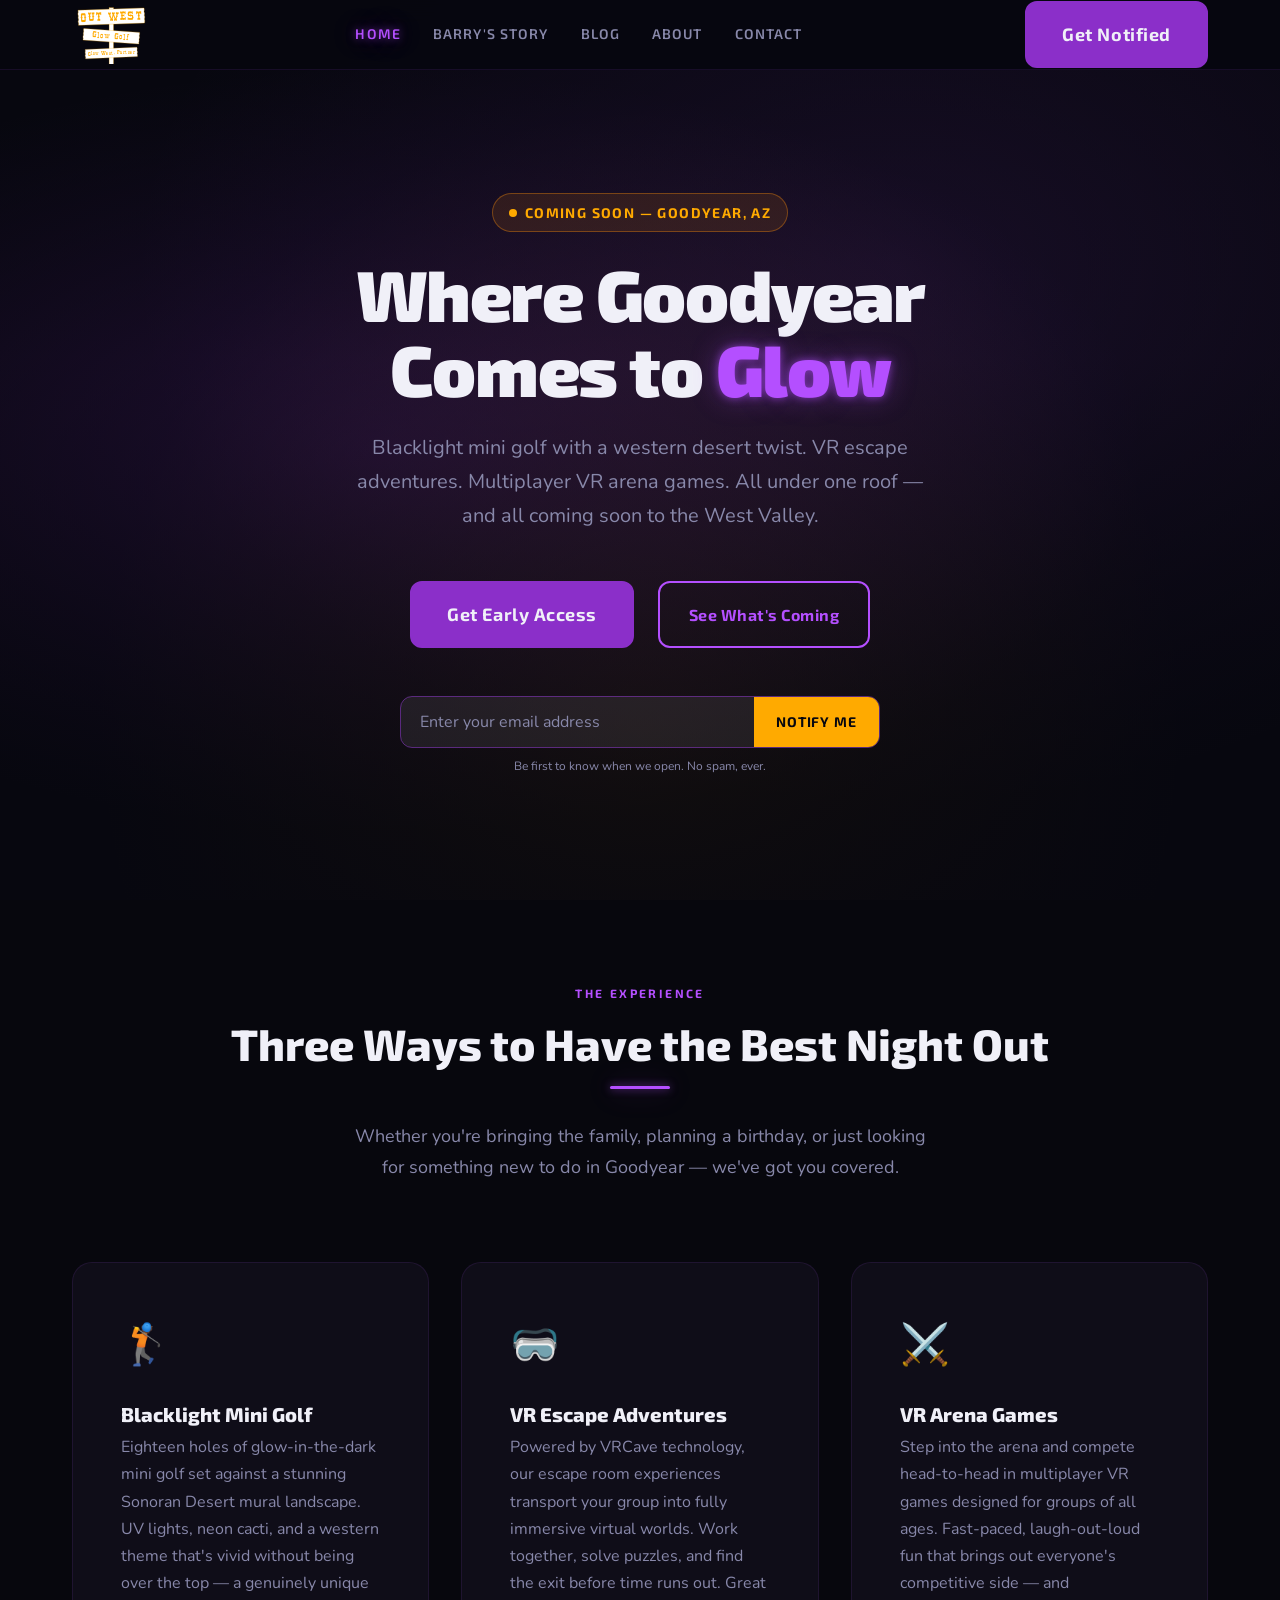
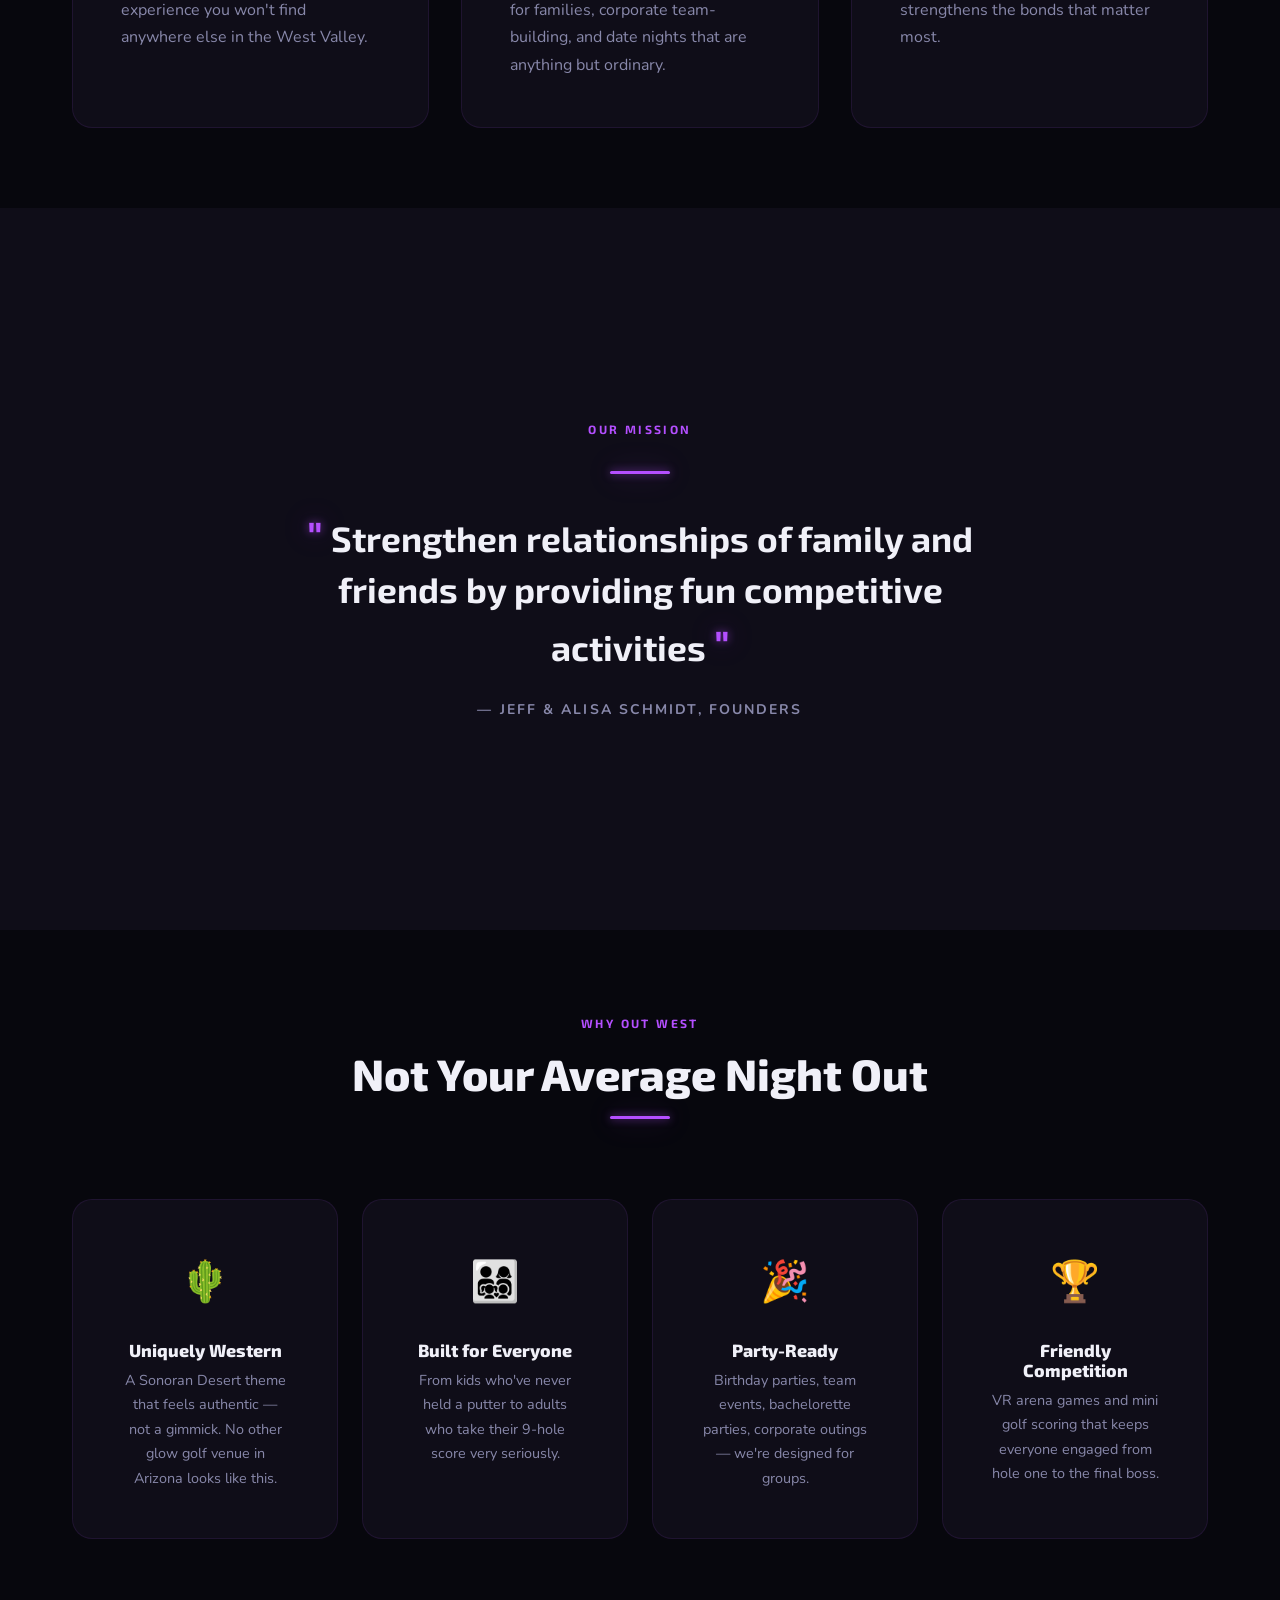
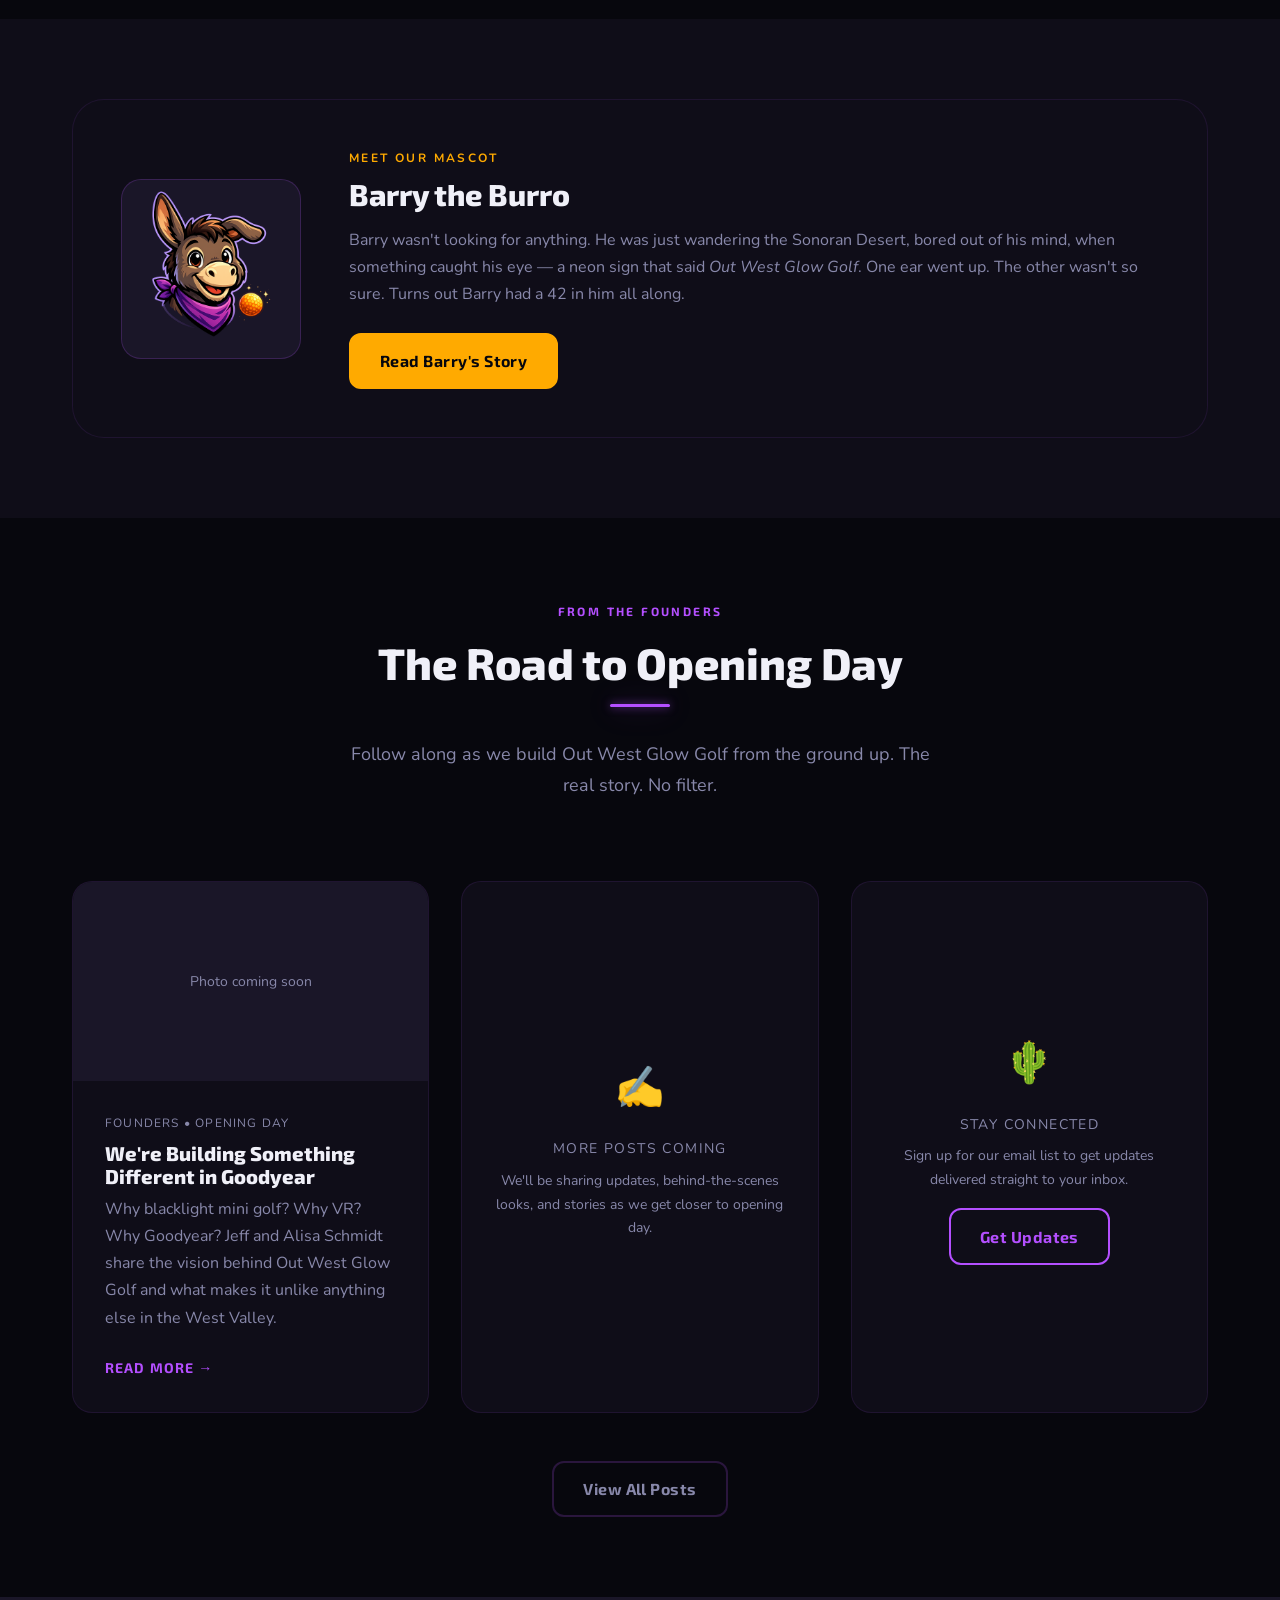
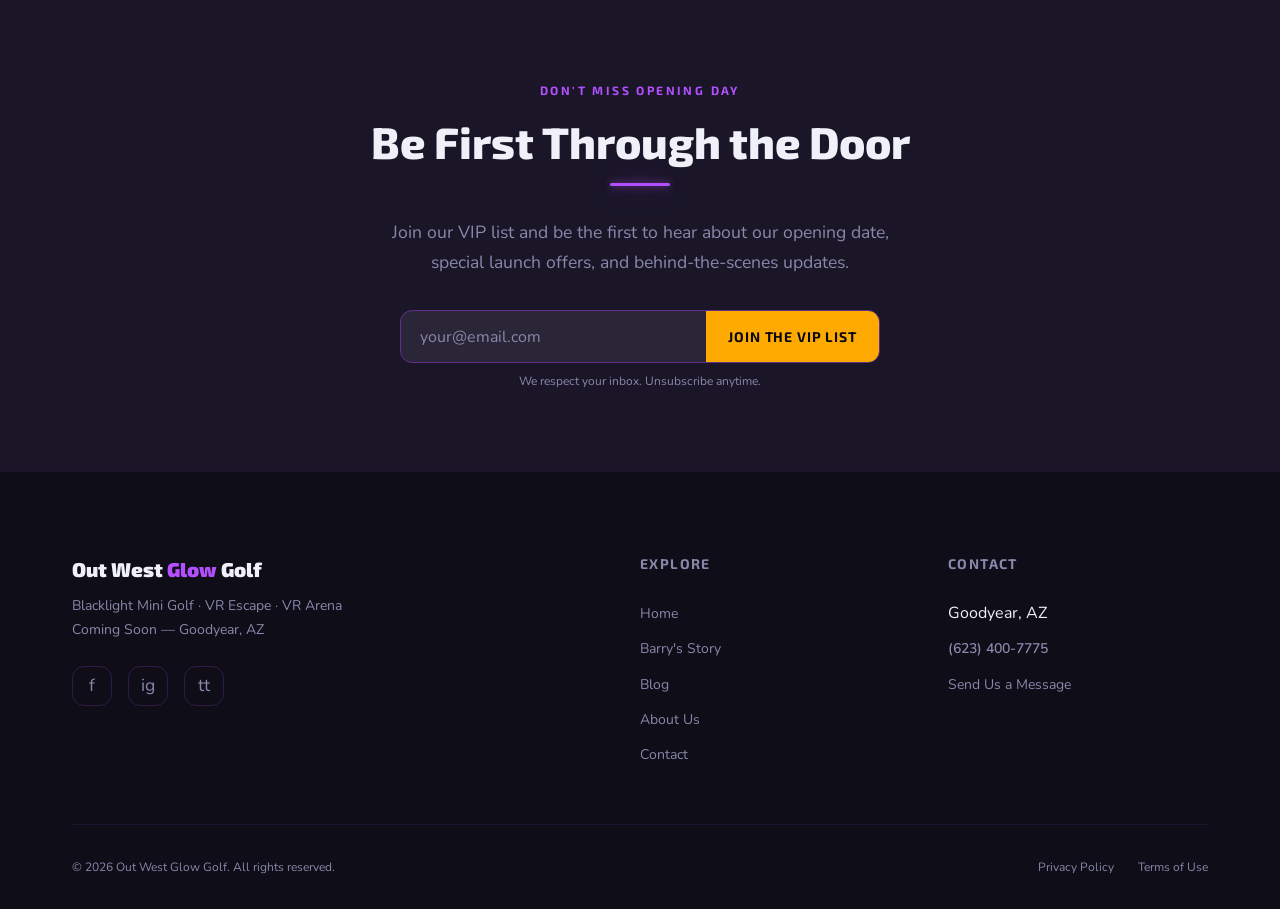
==== commit 39d68aa1: "Add logos, Barry images, and finalize color scheme - Add logo-nav.svg (cropped viewBox for nav bar)," ====
--- a/index.html
+++ b/index.html
@@ -51,8 +51,7 @@
   <nav class="nav" role="navigation" aria-label="Main navigation">
     <div class="nav__inner">
       <a href="index.html" class="nav__logo" aria-label="Out West Glow Golf Home">
-        <!-- <img src="images/logo.png" alt="Out West Glow Golf Logo" class="nav__logo-img" /> -->
-        <span class="nav__logo-text">Out West <span>Glow</span> Golf</span>
+        <img src="images/logo-nav.svg" alt="Out West Glow Golf" class="nav__logo-img" />
       </a>
 
       <ul class="nav__links" role="list">
@@ -291,10 +290,8 @@
     <section class="section section--dark" aria-labelledby="barry-title">
       <div class="container">
         <div class="barry-teaser reveal">
-          <div class="barry-teaser__image" aria-hidden="true">
-            <!-- Replace with real mascot image when available:
-                 <img src="images/barry-burro.png" alt="Barry the Burro mascot" /> -->
-            🫏
+          <div class="barry-teaser__image">
+            <img src="images/Barry and Ball.png" alt="Barry the Burro, mascot of Out West Glow Golf" style="width:100%;height:100%;object-fit:cover;border-radius:var(--radius-lg);" />
           </div>
           <div class="barry-teaser__content">
             <p class="barry-teaser__label">Meet Our Mascot</p>
--- a/css/variables.css
+++ b/css/variables.css
@@ -6,8 +6,12 @@
  *  Every color, glow, and font in the site references these
  *  CSS custom properties.
  *
- *  CURRENT STATUS: PLACEHOLDER COLORS — NOT FINAL
- *  Replace the values below once the official palette is chosen.
+ *  COLOR SCHEME: DECIDED — Purple + Sunset Amber + Course Blue
+ *  Drawn from Barry the Burro mascot art:
+ *    • Purple  = the glow / blacklight color (Barry's outline & bandana)
+ *    • Amber   = warm sunset yellow-orange (Barry's glowing golf ball)
+ *    • Blue    = course / brick accent
+ *    • Black   = background (logo works seamlessly on dark)
  * =============================================================
  */
 
@@ -17,34 +21,33 @@
      BACKGROUNDS
      Dark theme required for blacklight/glow look
      ───────────────────────────────────────────── */
-  --bg-base:        #07070f;   /* Page background — deepest dark */
-  --bg-surface:     #0e0e1c;   /* Card / section background */
-  --bg-elevated:    #161628;   /* Hover states, dropdowns */
-  --bg-overlay:     rgba(7, 7, 15, 0.88); /* Hero overlays, modals */
+  --bg-base:        #07070d;   /* Page background — near black with purple tint */
+  --bg-surface:     #0f0d18;   /* Card / section background */
+  --bg-elevated:    #1a1628;   /* Hover states, dropdowns */
+  --bg-overlay:     rgba(7, 7, 13, 0.88); /* Hero overlays, modals */
 
   /* ─────────────────────────────────────────────
-     BRAND COLORS — PLACEHOLDER — NOT FINAL
-     Suggested starting point: desert sunset palette
-     Options to explore:
-       • Turquoise + Terracotta (Southwest traditional)
-       • Electric Blue + Warm Gold (premium blacklight)
-       • Neon Green + Deep Purple (classic glow golf)
+     BRAND COLORS — FINAL
+     Purple + Sunset Amber palette
      ───────────────────────────────────────────── */
-  --brand-primary:    #e8820c;   /* PLACEHOLDER: warm amber / desert orange */
-  --brand-secondary:  #7c3aed;   /* PLACEHOLDER: deep UV purple */
-  --brand-accent:     #00d4ff;   /* PLACEHOLDER: neon cyan / blacklight glow */
-  --brand-highlight:  #ff4f8b;   /* PLACEHOLDER: hot pink pop accent */
+  --brand-primary:    #FFAA00;   /* Sunset amber — yellow with a hint of orange */
+  --brand-secondary:  #8B2FC9;   /* Deep purple — matching Barry's bandana */
+  --brand-accent:     #B44FFF;   /* Bright UV purple — the GLOW color */
+  --brand-highlight:  #4A9FFF;   /* Course blue — brick/path accent */
 
   /* ─────────────────────────────────────────────
      GLOW / NEON EFFECTS
-     Shadow values for text-shadow and box-shadow
+     Purple is the primary glow (blacklight effect)
+     Amber is the warm secondary glow
      ───────────────────────────────────────────── */
-  --glow-primary:   0 0 8px rgba(232, 130, 12, 0.5),
-                    0 0 24px rgba(232, 130, 12, 0.3);
-  --glow-secondary: 0 0 8px rgba(124, 58, 237, 0.5),
-                    0 0 24px rgba(124, 58, 237, 0.3);
-  --glow-accent:    0 0 8px rgba(0, 212, 255, 0.5),
-                    0 0 24px rgba(0, 212, 255, 0.3);
+  --glow-primary:   0 0 8px rgba(180, 79, 255, 0.6),
+                    0 0 28px rgba(180, 79, 255, 0.35);
+  --glow-secondary: 0 0 8px rgba(255, 170, 0, 0.5),
+                    0 0 24px rgba(255, 170, 0, 0.3);
+  --glow-accent:    0 0 8px rgba(180, 79, 255, 0.6),
+                    0 0 28px rgba(180, 79, 255, 0.35);
+  --glow-blue:      0 0 8px rgba(74, 159, 255, 0.5),
+                    0 0 20px rgba(74, 159, 255, 0.25);
   --glow-white:     0 0 8px rgba(255, 255, 255, 0.4),
                     0 0 20px rgba(255, 255, 255, 0.2);
 
@@ -61,24 +64,24 @@
      BUTTONS
      ───────────────────────────────────────────── */
   --btn-primary-bg:    var(--brand-primary);
-  --btn-primary-text:  var(--text-inverse);
-  --btn-primary-hover: #ff9a20;   /* Lighter on hover */
+  --btn-primary-text:  #07070d;    /* Dark text on amber button */
+  --btn-primary-hover: #ffc233;    /* Brighter amber on hover */
 
   --btn-secondary-bg:    transparent;
   --btn-secondary-border: var(--brand-accent);
   --btn-secondary-text:   var(--brand-accent);
-  --btn-secondary-hover-bg: rgba(0, 212, 255, 0.12);
+  --btn-secondary-hover-bg: rgba(180, 79, 255, 0.12);
 
-  --btn-cta-bg:    var(--brand-accent);
-  --btn-cta-text:  var(--text-inverse);
-  --btn-cta-hover: #33dcff;
+  --btn-cta-bg:    var(--brand-secondary);   /* Deep purple CTA */
+  --btn-cta-text:  #f0f0f8;
+  --btn-cta-hover: #a040e8;                  /* Brighter purple on hover */
 
   /* ─────────────────────────────────────────────
      UI ELEMENTS
      ───────────────────────────────────────────── */
-  --border-subtle:  rgba(255, 255, 255, 0.08);
-  --border-visible: rgba(255, 255, 255, 0.15);
-  --border-accent:  rgba(0, 212, 255, 0.35);
+  --border-subtle:  rgba(180, 79, 255, 0.1);
+  --border-visible: rgba(180, 79, 255, 0.2);
+  --border-accent:  rgba(180, 79, 255, 0.45);
 
   --radius-sm:  6px;
   --radius-md:  12px;
--- a/css/main.css
+++ b/css/main.css
@@ -244,7 +244,7 @@
 }
 
 .nav__logo-img {
-  height: 44px;
+  height: 58px;
   width: auto;
 }
 
@@ -380,9 +380,9 @@
       rgba(7, 7, 15, 0.85) 100%
     ),
     /* Placeholder gradient — replace with background-image: url('../images/hero.jpg') */
-    radial-gradient(ellipse at 30% 50%, rgba(124, 58, 237, 0.25) 0%, transparent 60%),
-    radial-gradient(ellipse at 70% 30%, rgba(0, 212, 255, 0.15) 0%, transparent 60%),
-    radial-gradient(ellipse at 50% 80%, rgba(232, 130, 12, 0.2) 0%, transparent 60%),
+    radial-gradient(ellipse at 30% 50%, rgba(139, 47, 201, 0.35) 0%, transparent 60%),
+    radial-gradient(ellipse at 70% 30%, rgba(180, 79, 255, 0.2) 0%, transparent 60%),
+    radial-gradient(ellipse at 50% 80%, rgba(255, 170, 0, 0.18) 0%, transparent 60%),
     #07070f;
   z-index: 0;
 }
